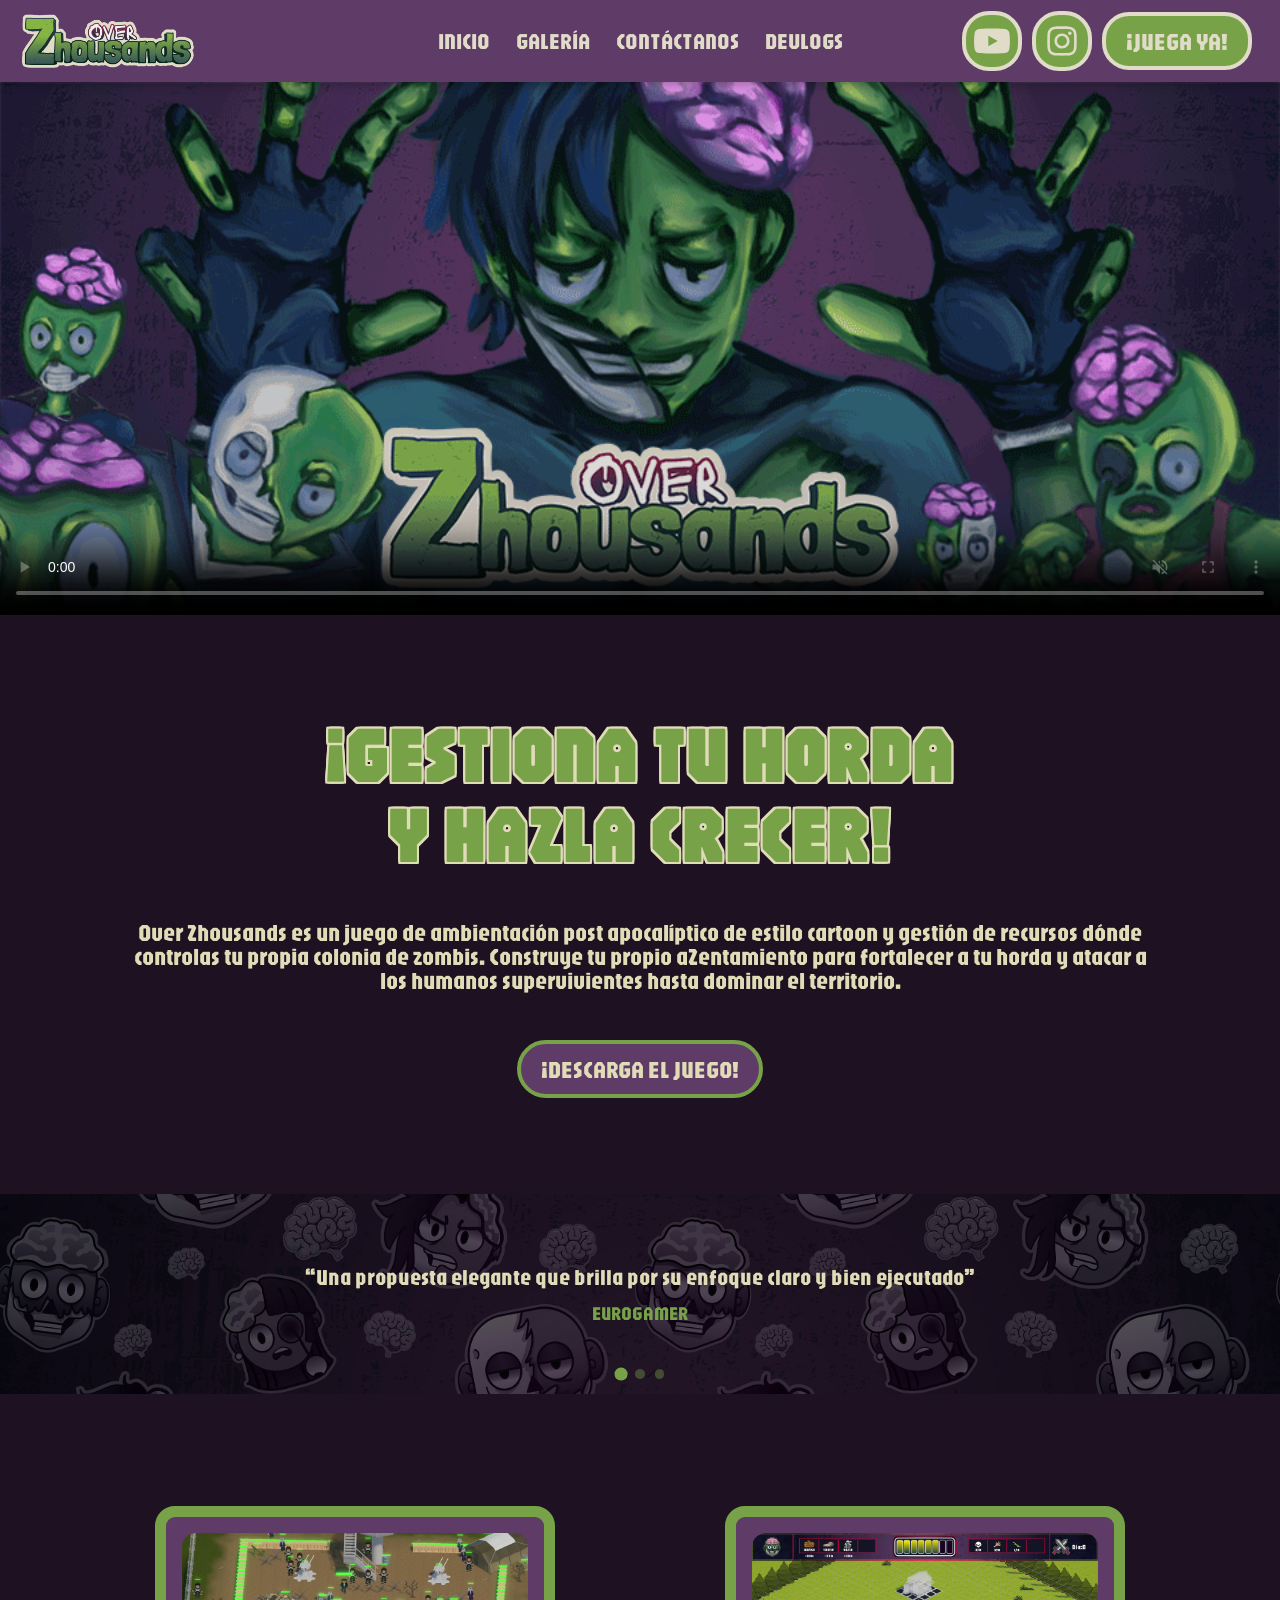
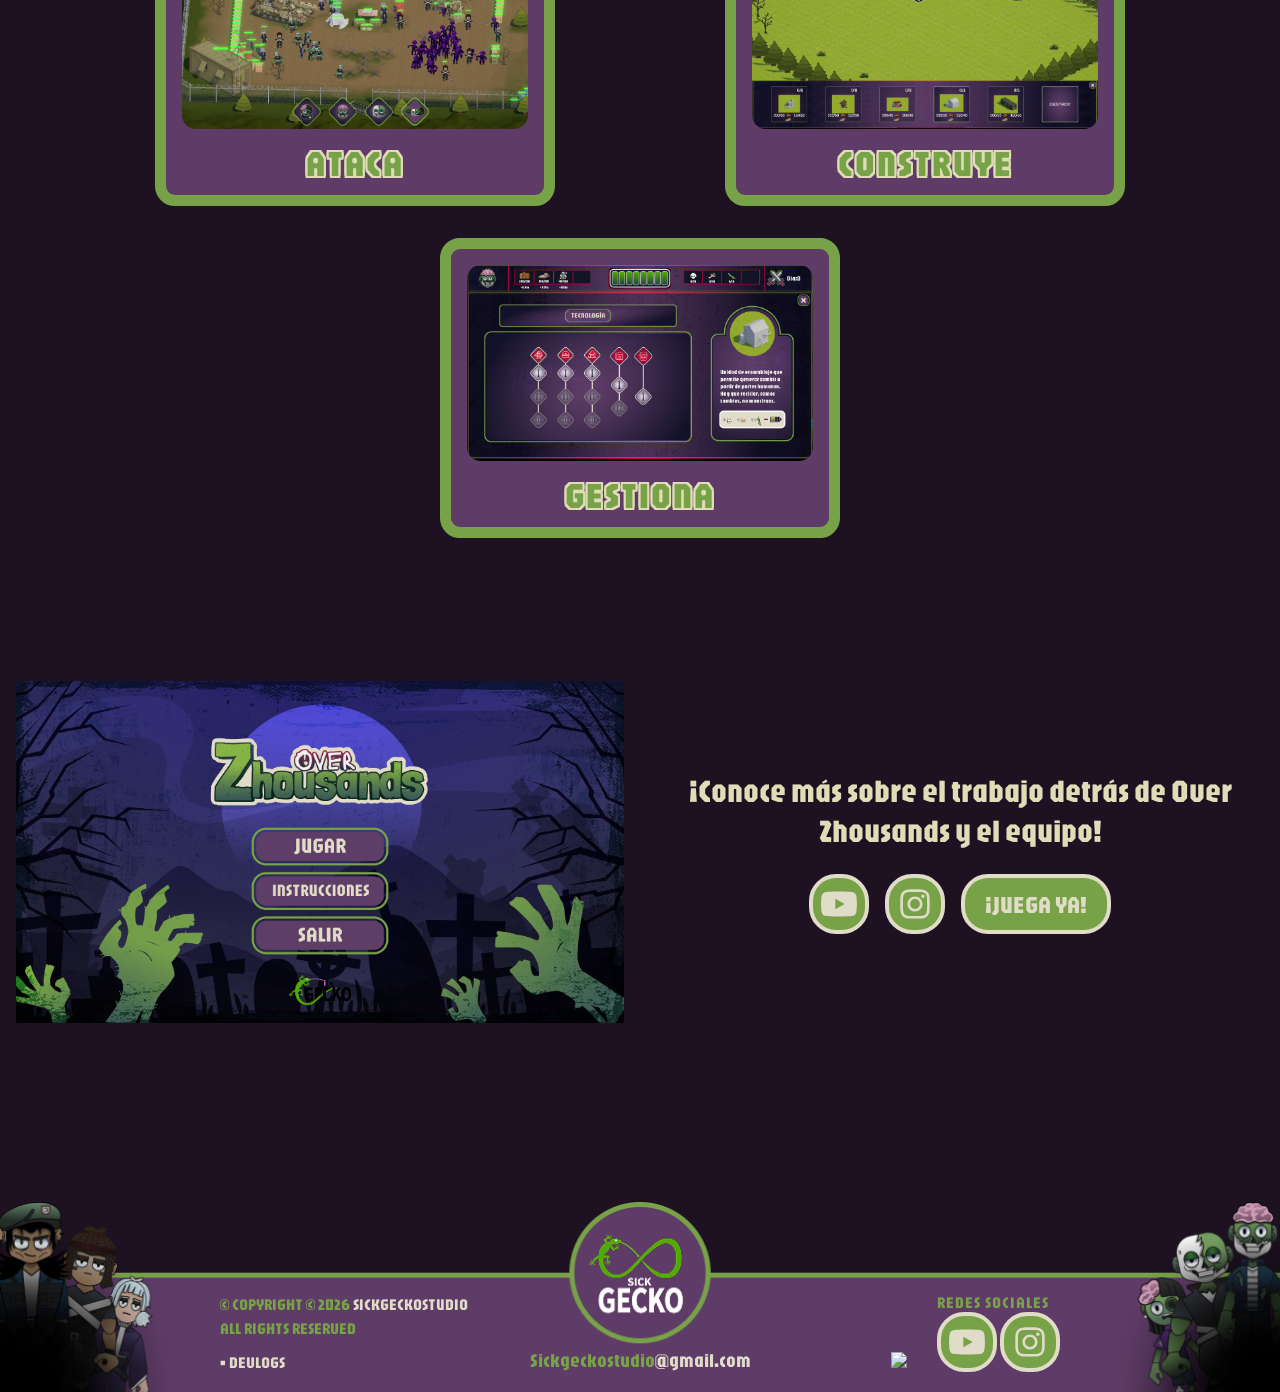
==== index.html @ cdad80dd "Integración Final Todo el contenido planteado colocado, falta corregir superposicion del footer" ====
<!DOCTYPE html>
<html lang="es">
<head>
    <meta charset="UTF-8">
    <meta name="viewport" content="width=device-width, initial-scale=1.0">
    <title>Over Zhousands</title>
    <link rel="stylesheet" href="style.css">
    <link rel="shortcut icon" href="Imagenes/Icono.png" type="image/x-icon">
</head>
<body>

    <header class="main-header">
        <div class="container">

            <!-- Logo -->
            <a href="#inicio" class="logo-link">
                <img src="Imagenes/Logo-OZ.png" alt="Logo Over Zhousands" class="logo-img">
            </a>

            <!-- Nav principal (se oculta en movil) -->
            <nav class="nav">
                <ul>
                    <li><a href="#inicio">INICIO</a></li>
                    <li><a href="#galeria">GALERÍA</a></li>
                    <li><a href="#contacto">CONTÁCTANOS</a></li>
                    <li><a href="#devlogs">DEVLOGS</a></li>
                </ul>
            </nav>

            <!-- iconos redes sociales + Juega Ya + Menu desplegable en el modo movil -->
            <nav class="nav1">
                <ul>
                    <li>
                        <a href="https://youtube.com/@sickgecko-i9h?si=tJvN0iWw6drTwCbJ" class="btn-os-icon" target="_blank">
                            <svg class="svg-icon" viewBox="0 0 640 640" xmlns="http://www.w3.org/2000/svg">
                                <path d="M581.7 188.1C575.5 164.4 556.9 145.8 533.4 139.5C490.9 128 320.1 128 320.1 128C320.1 128 149.3 128 106.7 139.5C83.2 145.8 64.7 164.4 58.4 188.1C47 231 47 320.4 47 320.4C47 320.4 47 409.8 58.4 452.7C64.7 476.3 83.2 494.2 106.7 500.5C149.3 512 320.1 512 320.1 512C320.1 512 490.9 512 533.5 500.5C557 494.2 575.5 476.3 581.8 452.7C593.2 409.8 593.2 320.4 593.2 320.4C593.2 320.4 593.2 231 581.8 188.1zM264.2 401.6L264.2 239.2L406.9 320.4L264.2 401.6z"/>
                            </svg>
                        </a>
                    </li>
                    <li>
                        <a href="https://www.instagram.com/sickgeckostudio/" class="btn-os-icon" target="_blank">
                            <svg class="svg-icon" viewBox="0 0 640 640" xmlns="http://www.w3.org/2000/svg">
                                <path d="M320.3 205C256.8 204.8 205.2 256.2 205 319.7C204.8 383.2 256.2 434.8 319.7 435C383.2 435.2 434.8 383.8 435 320.3C435.2 256.8 383.8 205.2 320.3 205zM319.7 245.4C360.9 245.2 394.4 278.5 394.6 319.7C394.8 360.9 361.5 394.4 320.3 394.6C279.1 394.8 245.6 361.5 245.4 320.3C245.2 279.1 278.5 245.6 319.7 245.4zM413.1 200.3C413.1 185.5 425.1 173.5 439.9 173.5C454.7 173.5 466.7 185.5 466.7 200.3C466.7 215.1 454.7 227.1 439.9 227.1C425.1 227.1 413.1 215.1 413.1 200.3zM542.8 227.5C541.1 191.6 532.9 159.8 506.6 133.6C480.4 107.4 448.6 99.2 412.7 97.4C375.7 95.3 264.8 95.3 227.8 97.4C192 99.1 160.2 107.3 133.9 133.5C107.6 159.7 99.5 191.5 97.7 227.4C95.6 264.4 95.6 375.3 97.7 412.3C99.4 448.2 107.6 480 133.9 506.2C160.2 532.4 191.9 540.6 227.8 542.4C264.8 544.5 375.7 544.5 412.7 542.4C448.6 540.7 480.4 532.5 506.6 506.2C532.8 480 541 448.2 542.8 412.3C544.9 375.3 544.9 264.5 542.8 227.5zM495 452C487.2 471.6 472.1 486.7 452.4 494.6C422.9 506.3 352.9 503.6 320.3 503.6C287.7 503.6 217.6 506.2 188.2 494.6C168.6 486.8 153.5 471.7 145.6 452C133.9 422.5 136.6 352.5 136.6 319.9C136.6 287.3 134 217.2 145.6 187.8C153.4 168.2 168.5 153.1 188.2 145.2C217.7 133.5 287.7 136.2 320.3 136.2C352.9 136.2 423 133.6 452.4 145.2C472 153 487.1 168.1 495 187.8C506.7 217.3 504 287.3 504 319.9C504 352.5 506.7 422.6 495 452z"/>
                            </svg>
                        </a>
                    </li>
                    <li>
                        <a href="https://sickgecko.itch.io/over-zhousands" class="btn-os-text btn-juega" target="_blank">
                            <span class="texto-juega">¡JUEGA YA!</span>
                            <svg class="svg-icon itch-svg" viewBox="0 0 640 640" xmlns="http://www.w3.org/2000/svg">
                                <path d="M135.9 98.8C114.2 111.7 71.4 160.8 71 173.7L71 195C71 222.1 96.3 245.8 119.2 245.8C146.8 245.8 169.7 223 169.7 195.8C169.7 222.9 191.9 245.8 219.5 245.8C247.1 245.8 268.5 223 268.5 195.8C268.5 222.9 292.1 245.8 319.7 245.8L320.2 245.8C347.8 245.8 371.4 223 371.4 195.8C371.4 222.9 392.9 245.8 420.4 245.8C447.9 245.8 470.2 223 470.2 195.8C470.2 222.9 493.2 245.8 520.7 245.8C543.7 245.8 569 222 569 195L569 173.7C568.6 160.8 525.8 111.6 504.1 98.7C436.7 96.4 389.9 96 320.1 96C250.3 96 155.1 97.1 135.9 98.8zM268.2 233.2C246.2 271.6 190.3 271.9 168.4 233.4C155.2 256.5 125.2 265.5 112.4 261.1C108.5 301.3 98.7 498.2 130.1 530.3C210.1 549 432.2 548.4 509.9 530.3C541.5 498 531.2 298.3 527.6 261.1C514.7 265.5 484.7 256.5 471.6 233.4C449.6 271.9 393.8 271.5 371.8 233.2C364.7 245.7 348.8 262.1 320 262.1C309.6 262.4 299.2 259.9 290.1 254.8C281 249.7 273.4 242.2 268.2 233.2L268.2 233.2zM226.6 287C243.1 287 257.7 287 275.8 306.8C305.1 303.8 334.7 303.8 364 306.8C382.2 287.1 396.8 287.1 413.2 287.1C465.5 287.1 478.4 364.6 497.1 431.5C514.4 493.7 491.6 495.2 463.1 495.2C421 493.6 397.6 463 397.6 432.4C358.3 438.8 295.7 441.2 242 432.4C242 463 218.7 493.6 176.5 495.2C148.1 495.1 125.3 493.6 142.6 431.5C161.3 364.5 174.2 287.1 226.5 287.1L226.5 287zM320 334.8C320 334.8 275.6 375.6 267.6 390L296.6 388.8L296.6 414.1C296.6 415.6 317.9 414.3 319.9 414.3C331.5 414.8 343.2 415.3 343.2 414.1L343.2 388.8L372.2 390C364.2 375.5 319.8 334.8 319.8 334.8L319.9 334.8z"/>
                            </svg>
                        </a>
                    </li>
                    <li>
                        <button class="btn-os-icon menu-btn" id="menuBtn">
                            <svg class="svg-icon" viewBox="0 0 448 512" xmlns="http://www.w3.org/2000/svg">
                                <path d="M0 96C0 78.3 14.3 64 32 64H416c17.7 0 32 14.3 32 32s-14.3 32-32 32H32C14.3 128 0 113.7 0 96zM0 256c0-17.7 14.3-32 32-32H416c17.7 0 32 14.3 32 32s-14.3 32-32 32H32c-17.7 0-32-14.3-32-32zM448 416c0 17.7-14.3 32-32 32H32c-17.7 0-32-14.3-32-32s14.3-32 32-32H416c17.7 0 32 14.3 32 32z"/>
                            </svg>
                        </button>
                    </li>
                </ul>
            </nav>

        </div>

        <!-- Menú desplegable mobile -->
        <div class="mobile-menu" id="mobileMenu">
            <a href="#inicio" onclick="cerrarMenu()">INICIO</a>
            <a href="#galeria" onclick="cerrarMenu()">GALERÍA</a>
            <a href="#contacto" onclick="cerrarMenu()">CONTÁCTANOS</a>
            <a href="#devlogs" onclick="cerrarMenu()">DEVLOGS</a>
        </div>
    </header>

    <!-- CONTENIDO PRINCIPAL EDITAR AQUIIII -->
    <main class="content">
       
        <section class="hero" id="inicio">
                <video 
                    controls muted src="Imagenes/Teaser/Teaser_OverZhousands.mp4" type="video/mp4" poster="Imagenes/Teaser/Itchio-portadaFINAL.png" >
                    
                </video>
        <div class="Titulo">
            <h1 class="Titulos">¡GESTIONA TU HORDA
            </h1>
            <h1 class="Titulos">Y HAZLA CRECER!
            </h1>
        </div>
        <section class="Descripcion">
            <div>
            <p> Over Zhousands es un juego de ambientación post apocalíptico de estilo cartoon y gestión de recursos dónde controlas tu propia colonia de zombis. 
                Construye tu propio aZentamiento para fortalecer a tu horda y atacar a los humanos supervivientes hasta dominar el territorio.
            </p>
            </div>
        </section>
        <div class="BotonDescarga">
            <a href="https://sickgecko.itch.io/over-zhousands" class="BtDescarga" target="_blank">
                <span class="texto-juegaYa">¡DESCARGA EL JUEGO!</span>
            </a>
        </div>

        <section class="Reviews">
            <div class="carrusel">
                <div class="slide activo">
                     <p class="frase">“Una propuesta elegante que brilla por su enfoque claro y bien ejecutado”</p>
                        <span class="medio">EUROGAMER</span>
                </div>

                 <div class="slide">
                     <p class="frase">“Empieza sencillo y termina siendo sorprendentemente adictivo.”</p>
                        <span class="medio">IGN</span>
                </div>

                <div class="slide">
                    <p class="frase">“Pequeño, original y con un encanto que lo hace destacar.”</p>
                    <span class="medio">GAME</span>
                </div>
                <div class="indicadores">
                    <span class="punto activo" data-slide="0"></span>
                    <span class="punto" data-slide="1"></span>
                    <span class="punto" data-slide="2"></span>
                </div>
            </div>

        </section>

        <section class="Caracteristicas">
            <div class="Cara">
                <img src="Imagenes/S_Ataca.png" alt="Ataca" class="ImgCara">
                <h2 class="TextCara"> ATACA</h2>

            </div>
            <div class="Cara">
                <img src="Imagenes/S_Construye.png" alt="Construye" class="ImgCara">
                <h2 class="TextCara"> CONSTRUYE</h2>
            </div>
            <div class="Cara">
                <img src="Imagenes/S_Gestiona.png" alt="Gestiona" class="ImgCara">
                <h2 class="TextCara"> GESTIONA</h2>
            </div>

        </section>

        <section class="PruebaJuego">

            <div class="PantallaJuego">
                <img src="Imagenes/P_Inicio.png" alt="Pantalla de Inicio Over Zhousands" class="PInicio">
            </div>

            <div class="ConoceJuego">
                <p>¡Conoce más sobre el trabajo detrás de Over Zhousands y el equipo!</p>

                <div class="banner-redes">
                    <a href="https://youtube.com/@sickgecko-i9h?si=tJvN0iWw6drTwCbJ" class="btn-os-icon" target="_blank">
                        <svg class="svg-icon" viewBox="0 0 640 640" xmlns="http://www.w3.org/2000/svg">
                            <path d="M581.7 188.1C575.5 164.4 556.9 145.8 533.4 139.5C490.9 128 320.1 128 320.1 128C320.1 128 149.3 128 106.7 139.5C83.2 145.8 64.7 164.4 58.4 188.1C47 231 47 320.4 47 320.4C47 320.4 47 409.8 58.4 452.7C64.7 476.3 83.2 494.2 106.7 500.5C149.3 512 320.1 512 320.1 512C320.1 512 490.9 512 533.5 500.5C557 494.2 575.5 476.3 581.8 452.7C593.2 409.8 593.2 320.4 593.2 320.4C593.2 320.4 593.2 231 581.8 188.1zM264.2 401.6L264.2 239.2L406.9 320.4L264.2 401.6z"/>
                        </svg>
                    </a>
                    
                    <a href="https://www.instagram.com/sickgeckostudio/" class="btn-os-icon" target="_blank">
                        <svg class="svg-icon" viewBox="0 0 640 640" xmlns="http://www.w3.org/2000/svg">
                            <path d="M320.3 205C256.8 204.8 205.2 256.2 205 319.7C204.8 383.2 256.2 434.8 319.7 435C383.2 435.2 434.8 383.8 435 320.3C435.2 256.8 383.8 205.2 320.3 205zM319.7 245.4C360.9 245.2 394.4 278.5 394.6 319.7C394.8 360.9 361.5 394.4 320.3 394.6C279.1 394.8 245.6 361.5 245.4 320.3C245.2 279.1 278.5 245.6 319.7 245.4zM413.1 200.3C413.1 185.5 425.1 173.5 439.9 173.5C454.7 173.5 466.7 185.5 466.7 200.3C466.7 215.1 454.7 227.1 439.9 227.1C425.1 227.1 413.1 215.1 413.1 200.3zM542.8 227.5C541.1 191.6 532.9 159.8 506.6 133.6C480.4 107.4 448.6 99.2 412.7 97.4C375.7 95.3 264.8 95.3 227.8 97.4C192 99.1 160.2 107.3 133.9 133.5C107.6 159.7 99.5 191.5 97.7 227.4C95.6 264.4 95.6 375.3 97.7 412.3C99.4 448.2 107.6 480 133.9 506.2C160.2 532.4 191.9 540.6 227.8 542.4C264.8 544.5 375.7 544.5 412.7 542.4C448.6 540.7 480.4 532.5 506.6 506.2C532.8 480 541 448.2 542.8 412.3C544.9 375.3 544.9 264.5 542.8 227.5zM495 452C487.2 471.6 472.1 486.7 452.4 494.6C422.9 506.3 352.9 503.6 320.3 503.6C287.7 503.6 217.6 506.2 188.2 494.6C168.6 486.8 153.5 471.7 145.6 452C133.9 422.5 136.6 352.5 136.6 319.9C136.6 287.3 134 217.2 145.6 187.8C153.4 168.2 168.5 153.1 188.2 145.2C217.7 133.5 287.7 136.2 320.3 136.2C352.9 136.2 423 133.6 452.4 145.2C472 153 487.1 168.1 495 187.8C506.7 217.3 504 287.3 504 319.9C504 352.5 506.7 422.6 495 452z"/>
                        </svg>
                    </a>
                    
                    <a href="https://sickgecko.itch.io/over-zhousands" class="btn-os-text btn-juega" target="_blank">
                        <span class="texto-juega">¡JUEGA YA!</span>
                            <svg class="svg-icon itch-svg" viewBox="0 0 640 640" xmlns="http://www.w3.org/2000/svg">
                                <path d="M135.9 98.8C114.2 111.7 71.4 160.8 71 173.7L71 195C71 222.1 96.3 245.8 119.2 245.8C146.8 245.8 169.7 223 169.7 195.8C169.7 222.9 191.9 245.8 219.5 245.8C247.1 245.8 268.5 223 268.5 195.8C268.5 222.9 292.1 245.8 319.7 245.8L320.2 245.8C347.8 245.8 371.4 223 371.4 195.8C371.4 222.9 392.9 245.8 420.4 245.8C447.9 245.8 470.2 223 470.2 195.8C470.2 222.9 493.2 245.8 520.7 245.8C543.7 245.8 569 222 569 195L569 173.7C568.6 160.8 525.8 111.6 504.1 98.7C436.7 96.4 389.9 96 320.1 96C250.3 96 155.1 97.1 135.9 98.8zM268.2 233.2C246.2 271.6 190.3 271.9 168.4 233.4C155.2 256.5 125.2 265.5 112.4 261.1C108.5 301.3 98.7 498.2 130.1 530.3C210.1 549 432.2 548.4 509.9 530.3C541.5 498 531.2 298.3 527.6 261.1C514.7 265.5 484.7 256.5 471.6 233.4C449.6 271.9 393.8 271.5 371.8 233.2C364.7 245.7 348.8 262.1 320 262.1C309.6 262.4 299.2 259.9 290.1 254.8C281 249.7 273.4 242.2 268.2 233.2L268.2 233.2zM226.6 287C243.1 287 257.7 287 275.8 306.8C305.1 303.8 334.7 303.8 364 306.8C382.2 287.1 396.8 287.1 413.2 287.1C465.5 287.1 478.4 364.6 497.1 431.5C514.4 493.7 491.6 495.2 463.1 495.2C421 493.6 397.6 463 397.6 432.4C358.3 438.8 295.7 441.2 242 432.4C242 463 218.7 493.6 176.5 495.2C148.1 495.1 125.3 493.6 142.6 431.5C161.3 364.5 174.2 287.1 226.5 287.1L226.5 287zM320 334.8C320 334.8 275.6 375.6 267.6 390L296.6 388.8L296.6 414.1C296.6 415.6 317.9 414.3 319.9 414.3C331.5 414.8 343.2 415.3 343.2 414.1L343.2 388.8L372.2 390C364.2 375.5 319.8 334.8 319.8 334.8L319.9 334.8z"/>
                            </svg>
                    </a>
                </div>

            </div>

        </section>
                
            </div>

        </section>


        </section>

        <section class="spacer"></section>
    </main>

    <script>
        const menuBtn = document.getElementById('menuBtn');
        const mobileMenu = document.getElementById('mobileMenu');

        menuBtn.addEventListener('click', () => {
            mobileMenu.classList.toggle('open');
        });

        function cerrarMenu() {
            mobileMenu.classList.remove('open');
        }

        document.addEventListener('click', (e) => {
            if (!menuBtn.contains(e.target) && !mobileMenu.contains(e.target)) {
                mobileMenu.classList.remove('open');
            }
        });
    </script>

    <!-- FOOTER -->
    <footer class="main-footer">

        <!-- Imagen esquina izquierda -->
        <img src="Imagenes/Humanos_izquierda.png" alt="" class="footer-corner footer-corner--left">

        <!-- Imagen esquina derecha -->
        <img src="Imagenes/Zombi_derecha.png" alt="" class="footer-corner footer-corner--right">

        <!-- Contenido central del footer dividido en 3 columnas -->
        <div class="footer-grid">

            <!-- Columna izquierda: copyright + devlogs -->
            <div class="footer-col footer-col--left">
                <p class="footer-copy">© COPYRIGHT © 2026 <span class="footer-studio">SICKGECKOSTUDIO</span><br>ALL RIGHTS RESERVED</p>
                <ul class="footer-links">
                    <li><a href="#devlogs">• DEVLOGS</a></li>
                </ul>
            </div>

            <!-- Columna central: logo + email -->
            <div class="footer-col footer-col--center">
                <a href="mailto:sickgeckostudio@gmail.com" class="footer-email">Sickgeckostudio<span class="footer-gmail">@gmail.com</span></a>
            </div>

            <!-- Columna derecha: PEGI + redes sociales -->
            <!-- Columna derecha: PEGI + redes sociales -->
            <div class="footer-col footer-col--right">
                <!-- Icono UDIT -->
                <a href="https://www.udit.es" class="icon-udit" target="_blank">
                    <img src="imagenes/UDIT.png" class="footer-udit">
                </a>

                <!-- Icono único para Redes Sociales (Texto + Botones) -->
            <div class="footer-social-Container">
                <p class="footer-social-label">REDES SOCIALES</p>
                <a href="https://youtube.com/@sickgecko-i9h?si=tJvN0iWw6drTwCbJ" class="btn-os-icon btn-os-youtube" target="_blank">
                    <svg class="svg-icon" viewBox="0 0 640 640" xmlns="http://www.w3.org/2000/svg">
                        <path d="M581.7 188.1C575.5 164.4 556.9 145.8 533.4 139.5C490.9 128 320.1 128 320.1 128C320.1 128 149.3 128 106.7 139.5C83.2 145.8 64.7 164.4 58.4 188.1C47 231 47 320.4 47 320.4C47 320.4 47 409.8 58.4 452.7C64.7 476.3 83.2 494.2 106.7 500.5C149.3 512 320.1 512 320.1 512C320.1 512 490.9 512 533.5 500.5C557 494.2 575.5 476.3 581.8 452.7C593.2 409.8 593.2 320.4 593.2 320.4C593.2 320.4 593.2 231 581.8 188.1zM264.2 401.6L264.2 239.2L406.9 320.4L264.2 401.6z"/>
                    </svg>
                </a>
                <a href="https://www.instagram.com/sickgeckostudio/" class="btn-os-icon btn-os-instagram" target="_blank">
                    <svg class="svg-icon" viewBox="0 0 640 640" xmlns="http://www.w3.org/2000/svg">
                        <path d="M320.3 205C256.8 204.8 205.2 256.2 205 319.7C204.8 383.2 256.2 434.8 319.7 435C383.2 435.2 434.8 383.8 435 320.3C435.2 256.8 383.8 205.2 320.3 205zM319.7 245.4C360.9 245.2 394.4 278.5 394.6 319.7C394.8 360.9 361.5 394.4 320.3 394.6C279.1 394.8 245.6 361.5 245.4 320.3C245.2 279.1 278.5 245.6 319.7 245.4zM413.1 200.3C413.1 185.5 425.1 173.5 439.9 173.5C454.7 173.5 466.7 185.5 466.7 200.3C466.7 215.1 454.7 227.1 439.9 227.1C425.1 227.1 413.1 215.1 413.1 200.3zM542.8 227.5C541.1 191.6 532.9 159.8 506.6 133.6C480.4 107.4 448.6 99.2 412.7 97.4C375.7 95.3 264.8 95.3 227.8 97.4C192 99.1 160.2 107.3 133.9 133.5C107.6 159.7 99.5 191.5 97.7 227.4C95.6 264.4 95.6 375.3 97.7 412.3C99.4 448.2 107.6 480 133.9 506.2C160.2 532.4 191.9 540.6 227.8 542.4C264.8 544.5 375.7 544.5 412.7 542.4C448.6 540.7 480.4 532.5 506.6 506.2C532.8 480 541 448.2 542.8 412.3C544.9 375.3 544.9 264.5 542.8 227.5zM495 452C487.2 471.6 472.1 486.7 452.4 494.6C422.9 506.3 352.9 503.6 320.3 503.6C287.7 503.6 217.6 506.2 188.2 494.6C168.6 486.8 153.5 471.7 145.6 452C133.9 422.5 136.6 352.5 136.6 319.9C136.6 287.3 134 217.2 145.6 187.8C153.4 168.2 168.5 153.1 188.2 145.2C217.7 133.5 287.7 136.2 320.3 136.2C352.9 136.2 423 133.6 452.4 145.2C472 153 487.1 168.1 495 187.8C506.7 217.3 504 287.3 504 319.9C504 352.5 506.7 422.6 495 452z"/>
                    </svg>
                </a>
            </div>
            </div>

        </div>
    </footer>
<script src="script.js"></script>
</body>
</html>
---- style.css ----
@import url('https://fonts.googleapis.com/css2?family=Jaro:opsz@6..72&display=swap');

html, body {
    overflow-x: clip;
    width: 100%;
}

/* Configuración General */
* {
    margin: 0;
    padding: 0;
    box-sizing: border-box;
    font-family: 'Jaro';
}

body {
    min-height: 100vh;
    background-color: #1E1121;
}

/* Header estático */
.main-header {
    background-color: #5F3C67;
    color: #E0DCC8;
    padding: 0.7rem 0;
    font-size: 1.4rem;
    position: sticky;
    top: 0;
    width: 100%;
    z-index: 1000;
    box-shadow: 0 2px 10px rgba(0, 0, 0, 0.3);
}

.container {
    max-width: 1900px;
    margin: 0 auto;
    display: flex;
    justify-content: space-between;
    align-items: center;
    padding: 0 18px;
    position: relative;
}

/* Logo */
.logo-link {
    display: flex;
    align-items: center;
    text-decoration: none;
    flex-shrink: 0;
    z-index: 2;
}

.logo-img {
    height: 60px;
    width: auto;
    object-fit: contain;
    transition: opacity 0.3s;
}

.logo-img:hover {
    opacity: 0.8;
}

/* Nav central */
.nav {
    position: absolute;
    left: 50%;
    transform: translateX(-50%);
}

.nav ul {
    list-style: none;
    display: flex;
}

.nav ul li {
    margin: 0 13px;
}

.nav ul li a {
    color: #E0DCC8;
    text-decoration: none;
    transition: color 0.3s;
    white-space: nowrap;
}

.nav ul li a:hover {
    color: #77A248;
}

/* Nav derecha */
.nav1 {
    z-index: 2;
}

.nav1 ul {
    list-style: none;
    display: flex;
    align-items: center;
    gap: 10px;
}

.nav1 ul li {
    display: flex;
    align-items: center;
}

/* SVG Icons */
.svg-icon {
    width: 42px;
    height: 42px;
    fill: #E0DCC8;
    transition: fill 0.3s ease;
    display: block;
}

.btn-os-icon:hover .svg-icon,
.btn-os-text:hover .svg-icon {
    fill: #77A248;
}

/* Itch.io SVG: oculto en desktop, visible en mobile */
.itch-svg {
    display: none;
}

@media (max-width: 900px) {
    .itch-svg {
        display: block;
    }
}

/* --- Estilos Base para todos los botones --- */
.btn-os-icon,
.btn-os-text {
    display: inline-flex;
    align-items: center;
    justify-content: center;
    background-color: #77A248; /* Color verde de tus imágenes */
    border: 4px solid #E0DCC8;   /* Color beige de tus bordes */
    transition: all 0.3s ease;
    cursor: pointer;
    text-decoration: none;
    box-sizing: border-box;
}

/* Efecto Hover general */
.btn-os-icon:hover,
.btn-os-text:hover {
    transform: scale(1.05); /* Efecto de pulsación */
    background-color: #E0DCC8; /* Invierte colores al hacer hover */
}

/* Botones Icono */
.btn-os-icon {
    width: 60px;  /* Ajusta el tamaño según necesites */
    height: 60px;
    border-radius: 27px;
    position: relative;
}

/* Botón Texto */
.btn-os-text {
    padding: 10px 20px;
    border-radius: 27px;
    color: #E0DCC8;
    font-family: 'Jaro', sans-serif;
    font-size: 1.5rem;
    font-weight: bold;
    text-transform: uppercase;
}

.btn-os-text:hover,
.btn-os-text:hover .texto-juega {
    color: #77A248;
}

/* Icono Menú */
.btn-os-menu {
    background: none; /* Botón de menú sin fondo por defecto, solo el icono */
    border: none;
}
.btn-os-menu:hover {
    background-color: transparent;
    transform: scale(1.05);
}

.menu-icon-bars {
    width: 30px;
    height: 4px;
    background-color: #E0DCC8; /* Línea central */
    border-radius: 2px;
    position: relative;
    transition: background-color 0.3s ease;
}

.menu-icon-bars::before,
.menu-icon-bars::after {
    content: '';
    width: 30px;
    height: 4px;
    background-color: #E0DCC8;
    border-radius: 2px;
    position: absolute;
    left: 0;
    transition: background-color 0.3s ease;
}

.menu-icon-bars::before { top: -10px; } /* Línea superior */
.menu-icon-bars::after { bottom: -10px; } /* Línea inferior */

.btn-os-menu:hover .menu-icon-bars,
.btn-os-menu:hover .menu-icon-bars::before,
.btn-os-menu:hover .menu-icon-bars::after {
    background-color: #77A248; /* Cambia a verde al hacer hover */
}

/* Ajustes Responsive */
@media (max-width: 900px) {
    .btn-juega {
        width: 45px;      
        height: 45px;
        padding: 0;       
        border-radius: 17px;
        
        /* FUERZA EL BORDE */
        border: 4px solid #E0DCC8; 
        background-color: #77A248;
        display: inline-flex;
        align-items: center;
        justify-content: center;
    }

    .texto-juega {
        display: none;
    }
    
    /* resto de botones de redes */
    .btn-os-icon {
        width: 45px;
        height: 45px;
        border: 4px solid #E0DCC8; /* Asegura el mismo grosor aquí también */
        border-radius: 17px;
    }
}

/* Botón hamburguesa */
.menu-btn {
    display: none;
    cursor: pointer;
    z-index: 2;
    padding: 0;
}

.menu-btn .svg-icon {
    width: 30px; /* Un poco más pequeño que los de redes para que quepa bien */
    height: 30px;
}

/* Menú desplegable mobile */
.mobile-menu {
    display: none;
    flex-direction: column;
    background-color: #7B4E86;
    position: absolute;
    top: 100%;
    left: 0;
    width: 100%;
    padding: 16px 24px;
    box-shadow: 0 6px 16px rgba(0,0,0,0.4);
    z-index: 999;
}

.mobile-menu.open {
    display: flex;
}

.mobile-menu a {
    color: #E0DCC8;
    text-decoration: none;
    font-size: 1.2rem;
    padding: 10px 0;
    border-bottom: 1px solid #333;
    transition: color 0.3s;
}

.mobile-menu a:last-child {
    border-bottom: none;
}

.mobile-menu a:hover {
    color: #77A248;
}

/* Hero */
.hero {
    color: #E0DCC8;
    font-size: 1.5rem;
    height: 80vh;
    display: flex;
    flex-direction: column;
    align-items: center;
    text-align: center;
}

/* Spacer */
.spacer {
    height: 2000px;
    background: linear-gradient(to bottom, #1E1121);
}

/* Offset anclas */
#inicio, #galeria, #contacto, #devlogs {
    scroll-margin-top: 80px;
}

/* Footer */

.main-footer {
    padding: 0px 220px; 
    min-height: 190px;
    background-image: url('Imagenes/Footer_fondo.png');
    background-size: cover;
    background-position: bottom;
    background-repeat: no-repeat;
    color: #E0DCC8;
    position: relative;
    overflow: hidden;
}

/* Imágenes en las esquinas */
.footer-corner {
    position: absolute;
    bottom: 0;
    height: 100%;
    width: auto;
    object-fit: contain;
    object-position: bottom;
    pointer-events: none;
}

.footer-corner--left {
    left: 0;
}

.footer-corner--right {
    right: 0;
}

/* Grid de 3 columnas */
.footer-grid {
    display: grid;
    grid-template-columns: 1fr auto 1fr;
    align-items: center;
    gap: 40px;
    position: relative; 
    z-index: 1;
    max-width: 1000px;
    margin: 0 auto;
    padding-top: 90px;
}

/* Columna izquierda */
.footer-col--left {
    display: flex;
    flex-direction: column;
    gap: 12px;
    text-align: left;
}

.footer-copy {
    font-size: 1rem;
    line-height: 1.5;
    color: #77A248;
}

.footer-studio, span{
    color: #E0DCC8;
}

.footer-links {
    list-style: none;
    display: flex;
    flex-direction: column;
    gap: 6px;
}

.footer-links a {
    color: #E0DCC8;
    text-decoration: none;
    font-size: 1rem;
    transition: color 0.3s;
}

.footer-links a:hover {
    color: #77A248;
}

/* Columna central */
.footer-col--center {
    display: flex;
    flex-direction: column;
    align-items: center;
    gap: 14px;
    text-align: center;
    margin-top: 55px;
}

.footer-logo {
    height: 100px;
    width: auto;
    object-fit: contain;
}

/* Email con color distintivo */
.footer-email {
    color: #77A248;
    text-decoration: none;
    font-size: 1.2rem;
    transition: color 0.3s, text-decoration 0.3s;
}

.footer-gmail, span {
    color: #E0DCC8;
}

.footer-email:hover {
    color: #B2DD82;
    text-decoration: underline;
}

/* Columna derecha */
.footer-social-wrapper {
    display: flex;
    flex-direction: column;
    align-items: center;
    gap: 10px;
}

.footer-col--right {
    display: flex;
    flex-direction: row;
    align-items: flex-end;
    gap: 30px;
    justify-content: flex-end;
}

.footer-udit {
    height: 60px;
    width: auto;
    object-fit: contain;
    margin-bottom: 0;
}

.footer-social-Cointainer {
    display: flex;
    flex-direction: column;
    align-items: center;
    gap: 10px;
}

.footer-social-label {
    font-size: 1rem;
    color: #77A248;
    letter-spacing: 1px;
    flex-direction: column;
    text-transform: uppercase;
    margin: 0;
}

.footer-social-icons {
    display: flex;
    flex-direction: row;
    gap: 12px;
}

/* Responsive Footer */

/* Responsive tablet */
@media (max-width: 900px) {
    .main-footer {
        background-image: url('Imagenes/Footer_imagen_tablet.png');
        background-size: cover;
        background-position: bottom center;
    }

    .footer-corner {
        height: 50%;   /* en movil las esquinas son más pequeñas */
    }

    .footer-grid {
        grid-template-columns: 1fr;
        text-align: center;
        gap: 28px;
        padding-top: 50px;
        padding-bottom: 20px;
    }

    .footer-col--center {
        order: 1;
    }

    .footer-col--left {
        align-items: center;
        text-align: center;
        order: 2;
    }

    .footer-col--right {
        justify-content: center;
        order: 3;
    }
}

/* Responsive movil */
@media (max-width: 768px) {
    .main-footer {
        background-image: url('Imagenes/Footer_imagen_movil.png');
        background-size: cover;
        background-position: bottom center;
        padding: 20px 20px;
        width: 100%;
        min-height: auto;
    }

    .footer-corner {
        height: 50%;   /* en movil las esquinas son más pequeñas */
        display: none;
    }

    .footer-grid {
        grid-template-columns: 1fr;
        text-align: center;
        gap: 28px;
        padding-top: 30px;
    }

    .footer-col--center {
        order: 1;
    }

    .footer-col--left {
        align-items: center;
        text-align: center;
        order: 2;
    }

    .footer-col--right {
        justify-content: center;
        order: 3;
    }
}

/* Responsive Navbar */

/* Responsive tablet */
@media (max-width: 900px) {
    .main-header {
        position: sticky;
    }
    
    .nav ul li {
        margin: 0 8px;
        font-size: 1rem;
    }

    .btn-icon,
    .play-btn-icon {
        height: 38px;
    }

    .logo-img {
        height: 48px;
    }
}

/* Responsive movil */
@media (max-width: 640px) {
    .nav {
        display: none;
    }

    .menu-btn {
        display: inline-flex;
        width: 45px;
        height: 45px;
        border-radius: 17px;
    }

    .nav1 ul {
        gap: 6px;  /* menos espacio entre iconos */
    }

    .btn-icon,
    .play-btn-icon,
    .menu-btn-icon {
        height: 35px; /* iconos más pequeños en mobile */
    }

    .logo-img {
        height: 40px; /* logo más pequeño en mobile */
    }
   
}

/* Teaser*/
video{
    display: flex;
    width: 100%;
}

.Titulos {
    display: flex;
    justify-content: center;
    font-size: 5rem;
    font-weight: 200;
    color: #77A248;
    text-shadow:
    -2px 0 #E0DCB8,
     2px 0 #E0DCB8,
     0 -2px #E0DCB8,
     0  2px #E0DCB8,

    -2px -2px #E0DCB8,
     2px -2px #E0DCB8,
    -2px  2px #E0DCB8,
     2px  2px #E0DCB8;
    line-height: 1;
    letter-spacing: 2px;
}
.Titulo {
    display: flex;
    align-items: center;
    flex-direction: column;
    padding-top: 6rem;
}
.Descripcion {
    display: flex;
    text-align: center;
    max-width: 80%;
    color: #E0DCB8;
    line-height: 1;
    padding-top: 3rem;
    padding-bottom: 3rem;

}
.BotonDESCARGA {
  display: flex;
  justify-content: center;
}

.BtDescarga {
  display: flex;                 
  justify-content: center;
  align-items: center;

  background-color: #5F3C67;     
  border: 4px solid #77A248;     
  padding: 10px 20px;
  border-radius: 30px;
  text-decoration: none;
  transition: 0.2s ease-in-out;
}

.texto-juegaYa {
  color: #E0DCB8;              
  font-size: 1.5rem;
}
.BtDescarga:hover {
  transform: scale(1.05);
  background-color: #77A248;
}

.Reviews {
    display: flex;
    justify-content: center;
    width: 100%;
    padding-top: 6rem;
}

.carrusel {
    display: flex;
    justify-content: center;
    align-items: center;
    height: 200px;
    width: 100%;
    background-image: url(Imagenes/PatronZombiesFondo.png); 
    background-size: cover;       
    background-position: center;  
    background-repeat: no-repeat;
}

.slide {
  position: absolute;
  opacity: 0;
  transition: opacity 0.8s ease-in-out;
  text-align: center;
  max-width: 60%;
  padding: 0 15px;
}

.slide.activo {
  opacity: 1;
}

.frase {
  color: #E0DCB8;
  font-size: 1.4rem;
}

.medio {
  display: block;
  margin-top: 10px;
  color: #77A248;
  font-weight: bold;
  font-size: 1.2rem;
}

.indicadores {
  display: flex;
  justify-content: center;
  gap: 10px;
  margin-top: 10rem;
}

.punto {
  width: 0.6rem;
  height: 0.6rem;
  border-radius: 50%;
  background-color: #77A248; 
  opacity: 0.4;
  cursor: pointer;
  transition: 0.3s;
}

.punto.activo {
  opacity: 1;
  transform: scale(1.3);
}

.Caracteristicas {
    display: flex;
    justify-content: space-evenly;
    width: 100%;
    padding-top: 6rem;
    flex-wrap: wrap;
}

.Cara {
    display: flex;
    flex-direction: column;
    justify-content: flex-start;
    background-color: #5F3C67; 
    border: 11px solid #77A248; 
    border-radius: 20px;
    margin: 1rem;
    width: 400px;
    height: 300px;
    text-align: center;
    transition: transform 0.25s ease-in-out;
}
.Cara:hover {
    transform: scale(1.05);
}

.ImgCara{
    width: 100%;
    padding: 1rem;
    border-radius: 30px;
}

.TextCara {
    color: #77A248;
    text-shadow:
    -2px 0 #E0DCB8,
     2px 0 #E0DCB8,
     0 -2px #E0DCB8,
     0  2px #E0DCB8,

    -2px -2px #E0DCB8,
     2px -2px #E0DCB8,
    -2px  2px #E0DCB8,
     2px  2px #E0DCB8;
    line-height: 1;
    letter-spacing: 2px;
}

.PruebaJuego {
    display: flex;
    justify-content: space-around;
    align-items:center; 
    width: 100%;
    min-height: 500px;
    padding-top: 6rem;
}
.PInicio {
    margin: 1rem;
    max-width: 100%;
}

.PantallaJuego {
    display: flex;
    justify-content: center;
    width: 100%;
    padding: 1rem;
}

.ConoceJuego {
    display: flex;
    flex-direction: column;
    justify-content: center;
    align-items:center;
    font-size: 2rem;
    color: #E0DCB8;
    gap: 1.5rem;
    width: 100%;
    padding: 1rem;
}


.banner-redes {
    display: flex;
    justify-content: center;
    gap: 1rem;
    width: 100%;
}

@media (max-width: 900px) {
    .PruebaJuego {
        flex-direction: column;
        text-align: center;
        min-height: auto;
    }

    .ConoceJuego {
        align-items: center;
        max-width: 90%;
    }

    .banner-redes {
        justify-content: center;
    }
}
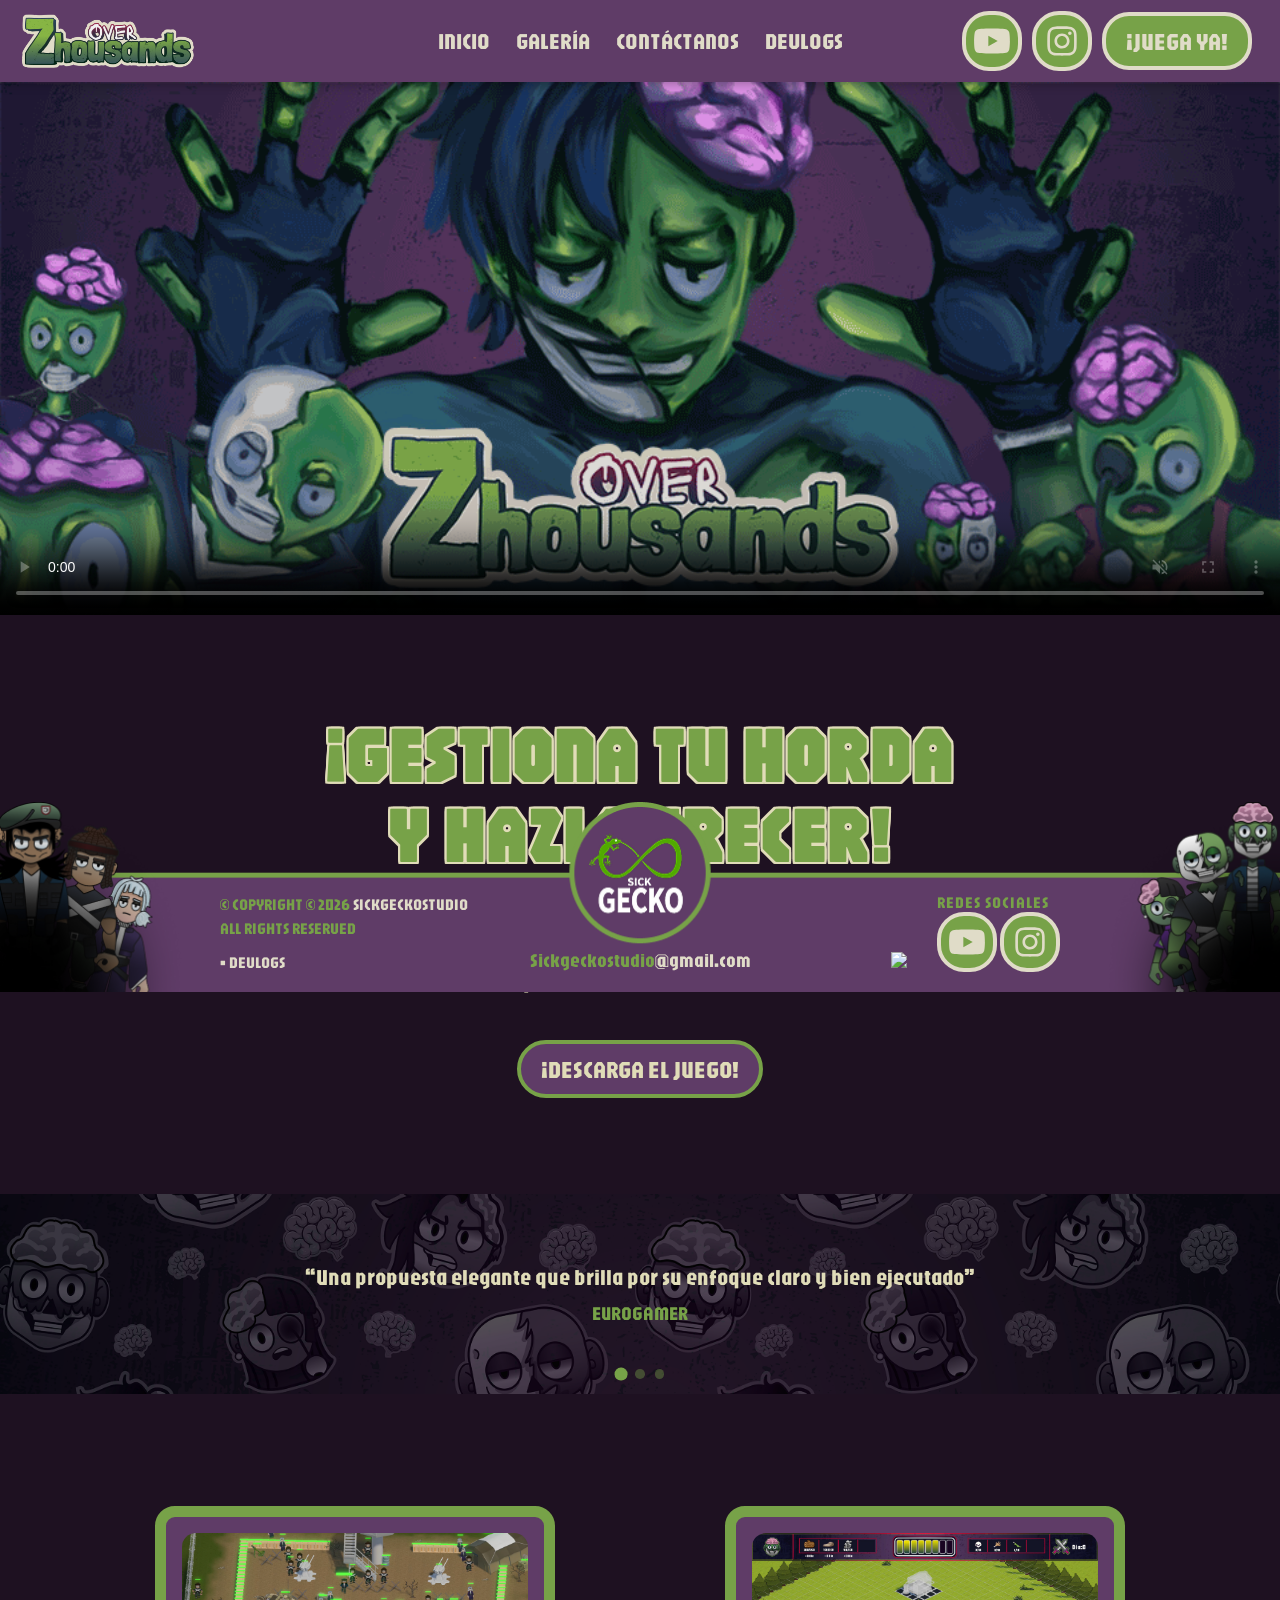
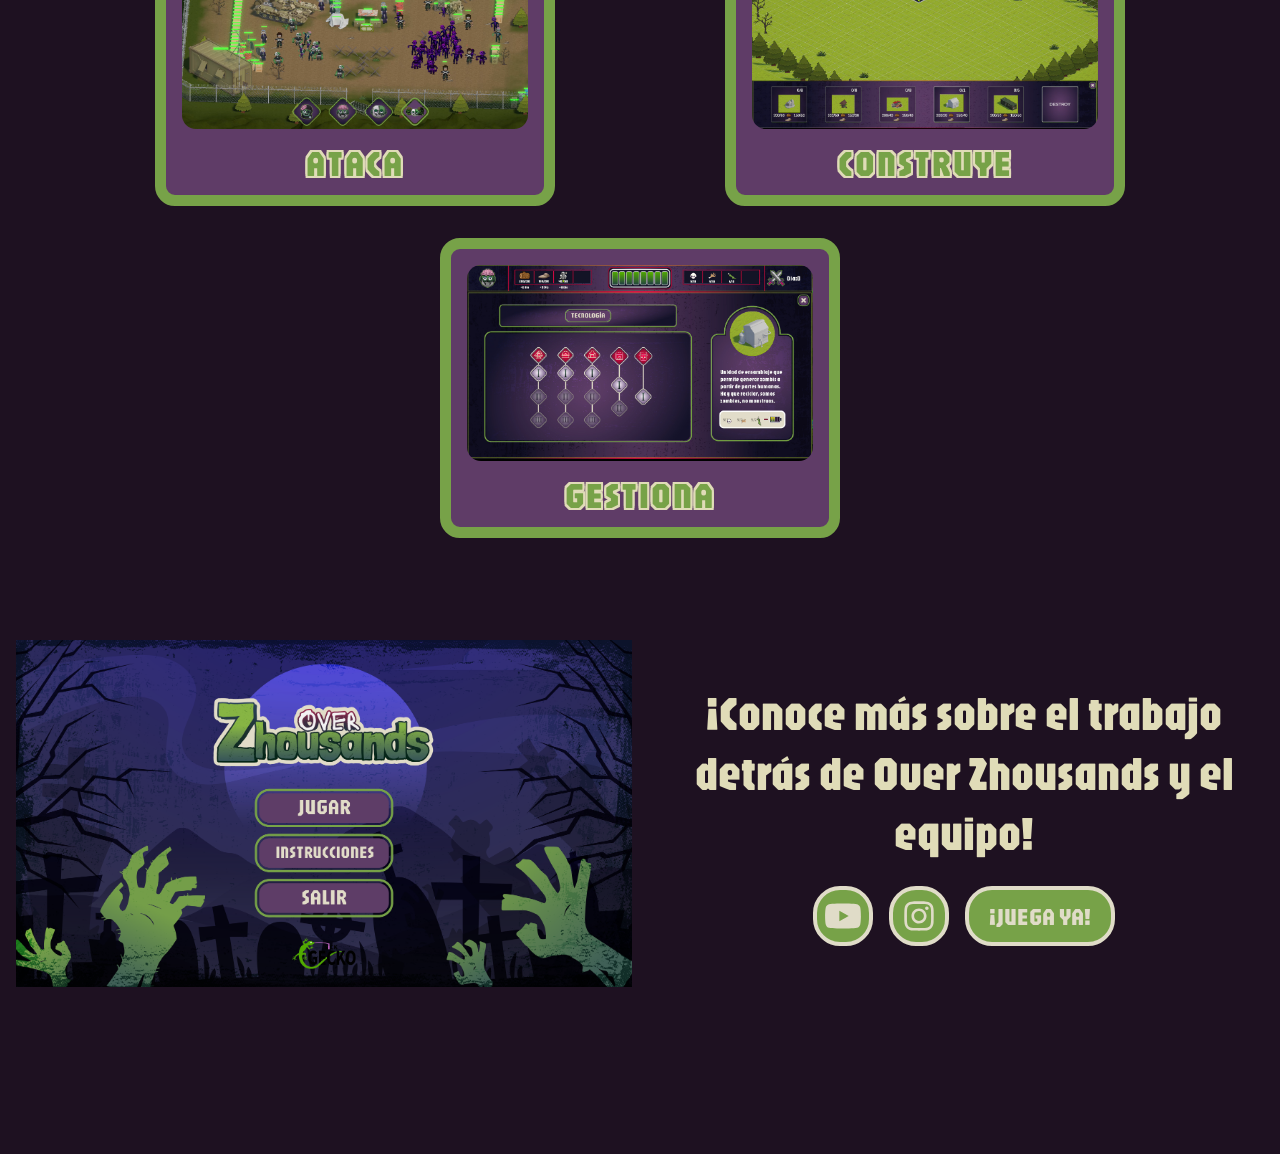
==== commit d32c0916: "Correcciones Ajustes semánticos, footer sigue roto" ====
--- a/index.html
+++ b/index.html
@@ -175,15 +175,7 @@
             </div>
 
         </section>
-                
-            </div>
-
-        </section>
-
-
-        </section>
-
-        <section class="spacer"></section>
+
     </main>
 
     <script>
--- a/style.css
+++ b/style.css
@@ -16,6 +16,12 @@
 body {
     min-height: 100vh;
     background-color: #1E1121;
+    display: flex;
+    flex-direction: column;
+}
+
+main {
+    flex: 1;
 }
 
 /* Header estático */
@@ -303,12 +309,6 @@
     text-align: center;
 }
 
-/* Spacer */
-.spacer {
-    height: 2000px;
-    background: linear-gradient(to bottom, #1E1121);
-}
-
 /* Offset anclas */
 #inicio, #galeria, #contacto, #devlogs {
     scroll-margin-top: 80px;
@@ -790,8 +790,9 @@
     justify-content: space-around;
     align-items:center; 
     width: 100%;
-    min-height: 500px;
-    padding-top: 6rem;
+    min-height: 600px;
+    padding-top: 1rem;
+    padding-bottom: 6rem;
 }
 .PInicio {
     margin: 1rem;
@@ -810,11 +811,10 @@
     flex-direction: column;
     justify-content: center;
     align-items:center;
-    font-size: 2rem;
+    font-size: 3rem;
     color: #E0DCB8;
     gap: 1.5rem;
     width: 100%;
-    padding: 1rem;
 }
 
 
@@ -830,14 +830,31 @@
         flex-direction: column;
         text-align: center;
         min-height: auto;
+        margin-bottom: 6rem;
     }
 
     .ConoceJuego {
         align-items: center;
         max-width: 90%;
+        margin-bottom: 3rem;
     }
 
     .banner-redes {
         justify-content: center;
     }
-}
+     .PInicio {
+        max-height: 600px;
+        width: auto;
+        object-fit: contain;
+    }
+
+    body {
+        min-height: auto;
+    }
+
+    main {
+        padding-bottom: 0;
+    }
+}
+
+
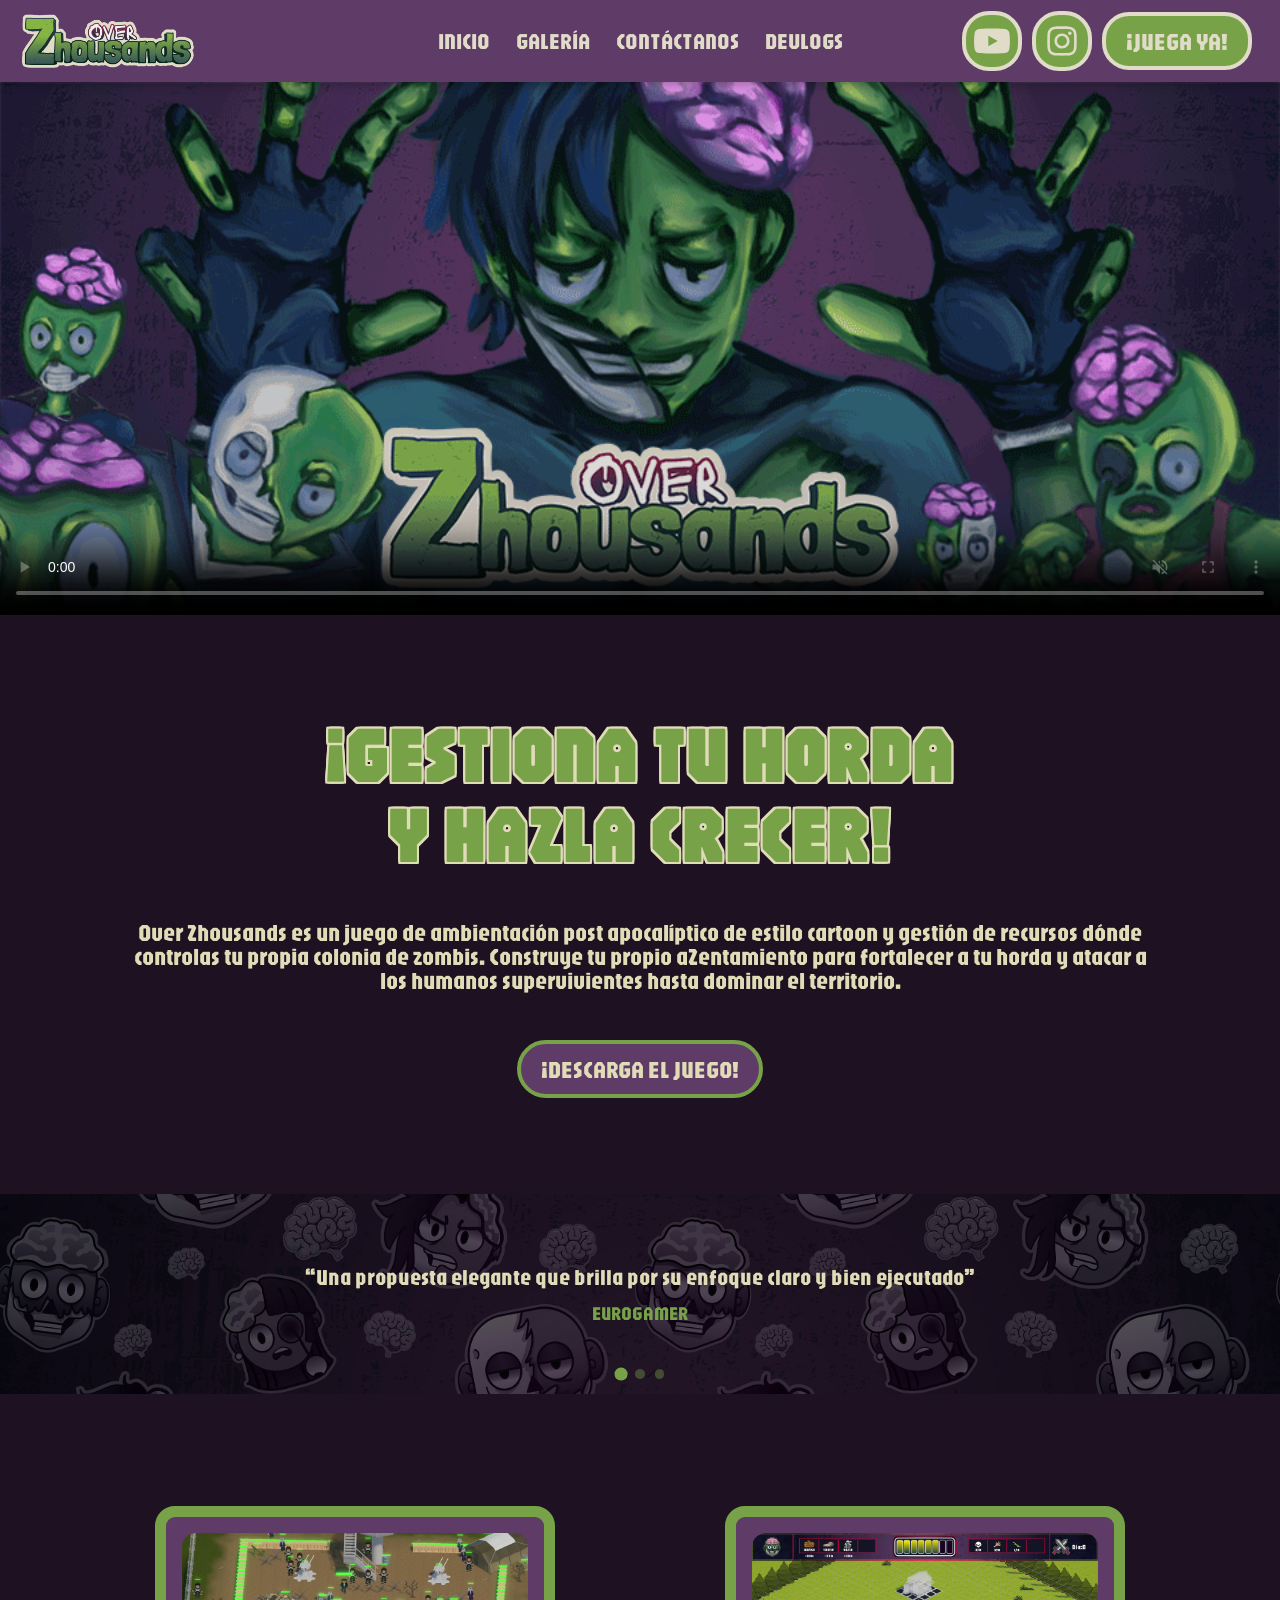
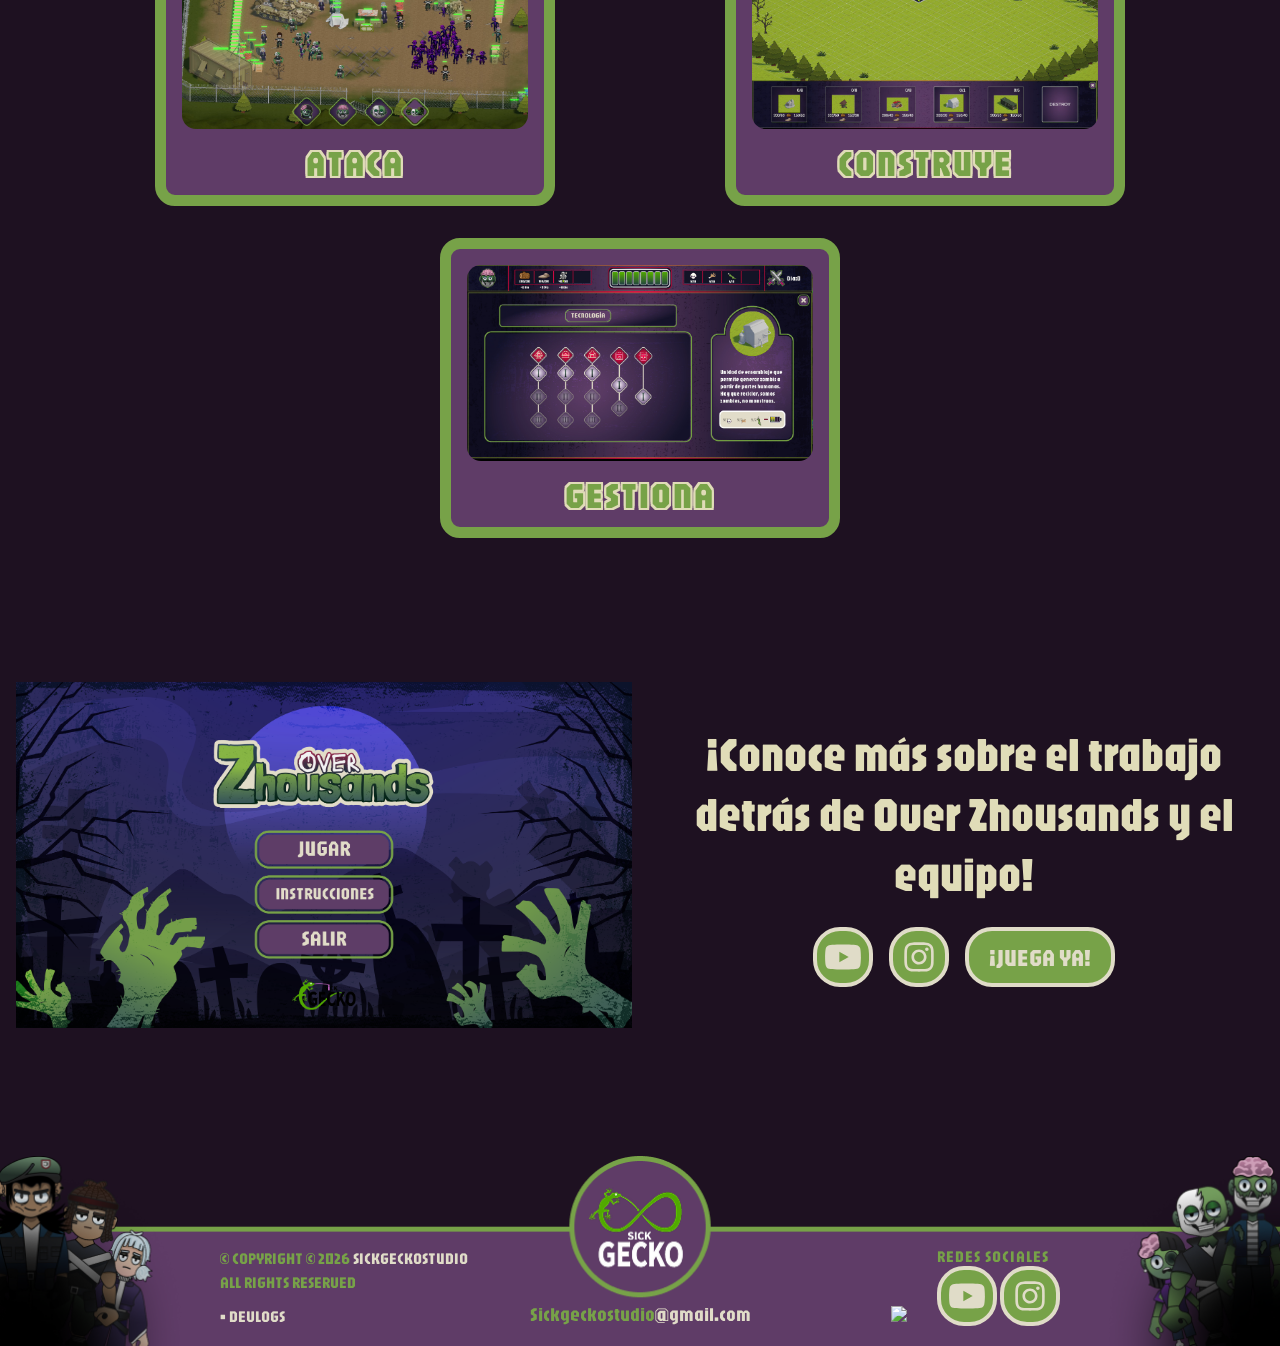
==== commit bcf08bf1: "arreglado footer y espacio" ====
--- a/index.html
+++ b/index.html
@@ -175,7 +175,6 @@
             </div>
 
         </section>
-
     </main>
 
     <script>
--- a/style.css
+++ b/style.css
@@ -302,7 +302,6 @@
 .hero {
     color: #E0DCC8;
     font-size: 1.5rem;
-    height: 80vh;
     display: flex;
     flex-direction: column;
     align-items: center;
@@ -791,7 +790,7 @@
     align-items:center; 
     width: 100%;
     min-height: 600px;
-    padding-top: 1rem;
+    padding-top: 6rem;
     padding-bottom: 6rem;
 }
 .PInicio {
@@ -855,6 +854,4 @@
     main {
         padding-bottom: 0;
     }
-}
-
-
+}
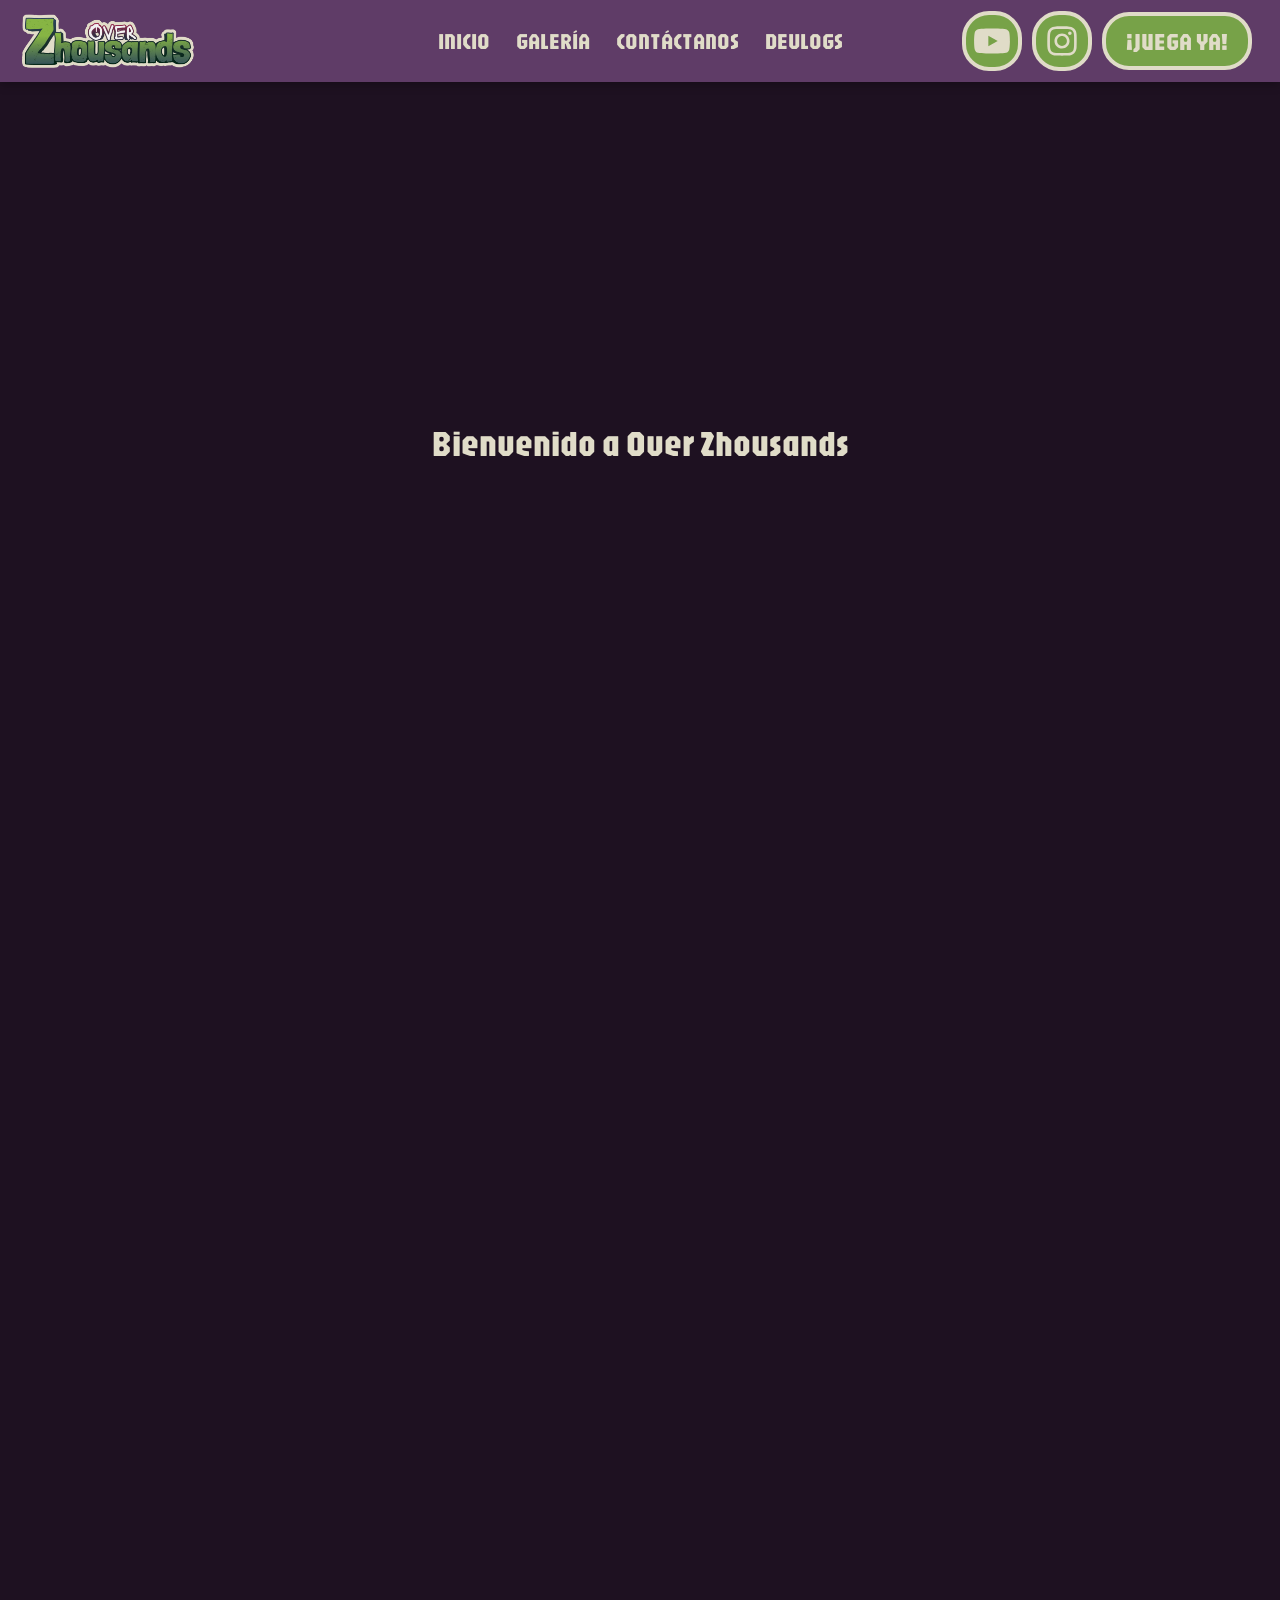
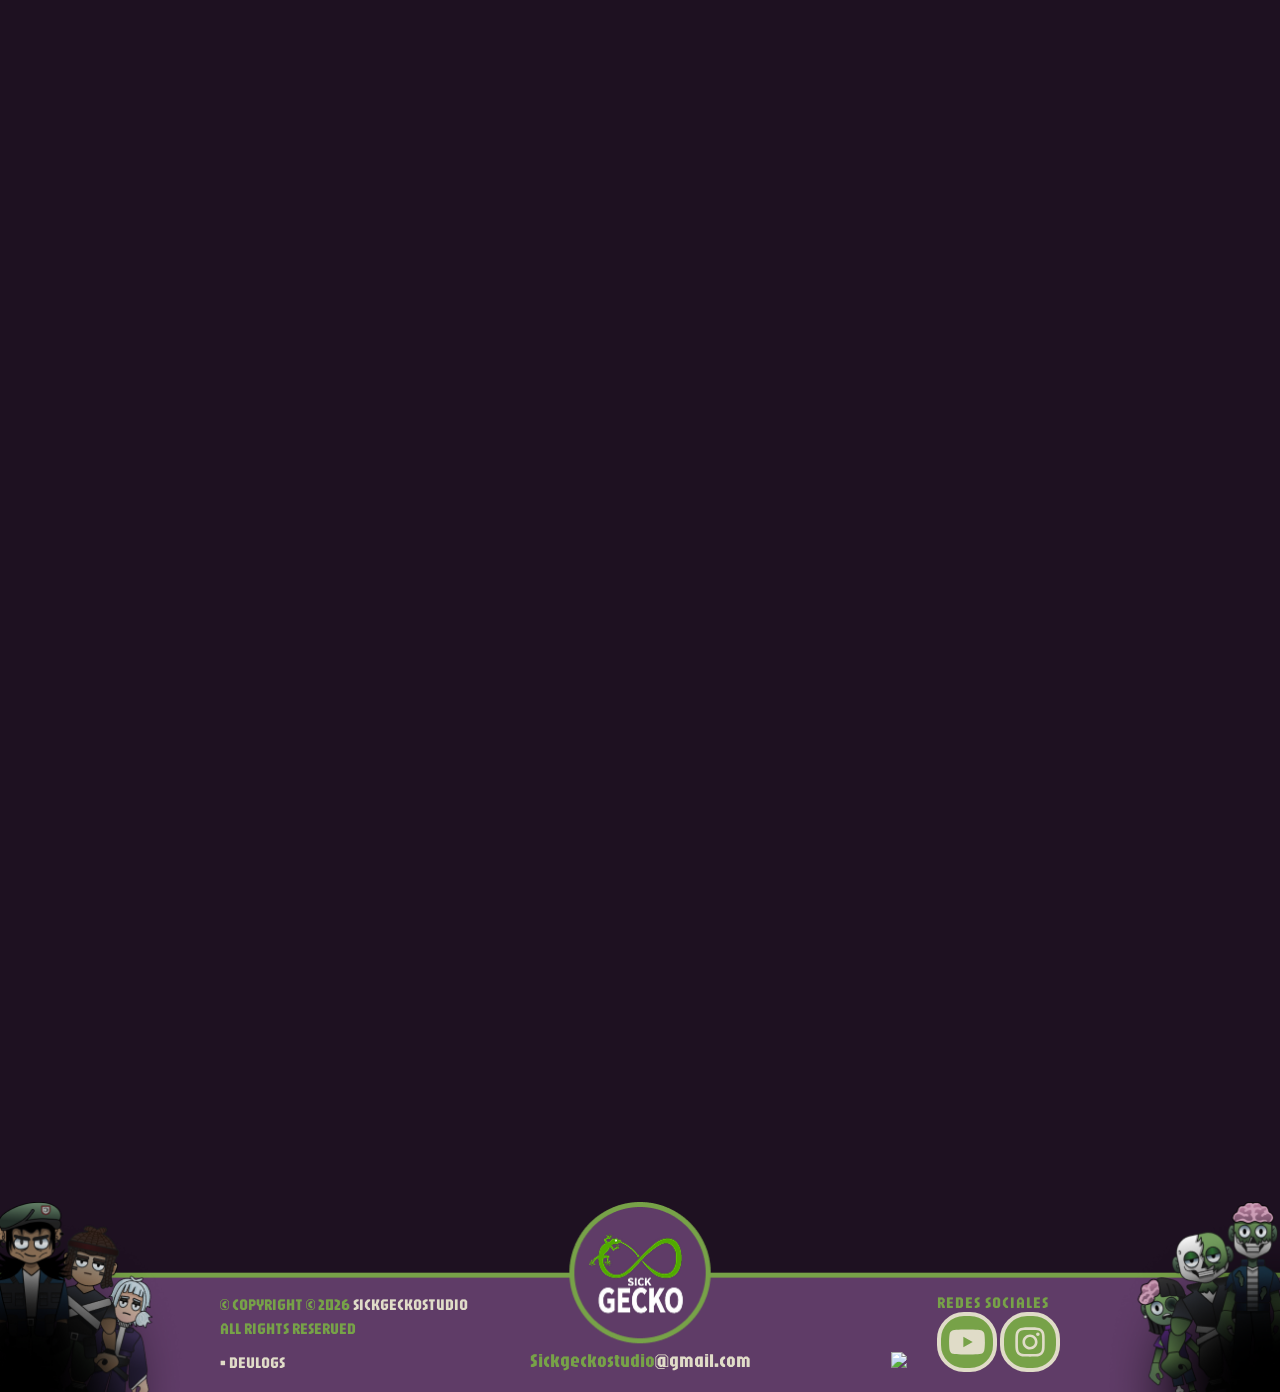
==== commit 066d9e1c: "Formulario mejora Pues eso" ====
--- a/index.html
+++ b/index.html
@@ -68,113 +68,18 @@
         <div class="mobile-menu" id="mobileMenu">
             <a href="#inicio" onclick="cerrarMenu()">INICIO</a>
             <a href="#galeria" onclick="cerrarMenu()">GALERÍA</a>
-            <a href="#contacto" onclick="cerrarMenu()">CONTÁCTANOS</a>
+            <a href="#contact" onclick="cerrarMenu()">CONTÁCTANOS</a>
             <a href="#devlogs" onclick="cerrarMenu()">DEVLOGS</a>
         </div>
     </header>
 
     <!-- CONTENIDO PRINCIPAL EDITAR AQUIIII -->
     <main class="content">
-       
         <section class="hero" id="inicio">
-                <video 
-                    controls muted src="Imagenes/Teaser/Teaser_OverZhousands.mp4" type="video/mp4" poster="Imagenes/Teaser/Itchio-portadaFINAL.png" >
-                    
-                </video>
-        <div class="Titulo">
-            <h1 class="Titulos">¡GESTIONA TU HORDA
-            </h1>
-            <h1 class="Titulos">Y HAZLA CRECER!
-            </h1>
-        </div>
-        <section class="Descripcion">
-            <div>
-            <p> Over Zhousands es un juego de ambientación post apocalíptico de estilo cartoon y gestión de recursos dónde controlas tu propia colonia de zombis. 
-                Construye tu propio aZentamiento para fortalecer a tu horda y atacar a los humanos supervivientes hasta dominar el territorio.
-            </p>
-            </div>
-        </section>
-        <div class="BotonDescarga">
-            <a href="https://sickgecko.itch.io/over-zhousands" class="BtDescarga" target="_blank">
-                <span class="texto-juegaYa">¡DESCARGA EL JUEGO!</span>
-            </a>
-        </div>
-
-        <section class="Reviews">
-            <div class="carrusel">
-                <div class="slide activo">
-                     <p class="frase">“Una propuesta elegante que brilla por su enfoque claro y bien ejecutado”</p>
-                        <span class="medio">EUROGAMER</span>
-                </div>
-
-                 <div class="slide">
-                     <p class="frase">“Empieza sencillo y termina siendo sorprendentemente adictivo.”</p>
-                        <span class="medio">IGN</span>
-                </div>
-
-                <div class="slide">
-                    <p class="frase">“Pequeño, original y con un encanto que lo hace destacar.”</p>
-                    <span class="medio">GAME</span>
-                </div>
-                <div class="indicadores">
-                    <span class="punto activo" data-slide="0"></span>
-                    <span class="punto" data-slide="1"></span>
-                    <span class="punto" data-slide="2"></span>
-                </div>
-            </div>
-
+            <h1>Bienvenido a Over Zhousands</h1>
         </section>
 
-        <section class="Caracteristicas">
-            <div class="Cara">
-                <img src="Imagenes/S_Ataca.png" alt="Ataca" class="ImgCara">
-                <h2 class="TextCara"> ATACA</h2>
-
-            </div>
-            <div class="Cara">
-                <img src="Imagenes/S_Construye.png" alt="Construye" class="ImgCara">
-                <h2 class="TextCara"> CONSTRUYE</h2>
-            </div>
-            <div class="Cara">
-                <img src="Imagenes/S_Gestiona.png" alt="Gestiona" class="ImgCara">
-                <h2 class="TextCara"> GESTIONA</h2>
-            </div>
-
-        </section>
-
-        <section class="PruebaJuego">
-
-            <div class="PantallaJuego">
-                <img src="Imagenes/P_Inicio.png" alt="Pantalla de Inicio Over Zhousands" class="PInicio">
-            </div>
-
-            <div class="ConoceJuego">
-                <p>¡Conoce más sobre el trabajo detrás de Over Zhousands y el equipo!</p>
-
-                <div class="banner-redes">
-                    <a href="https://youtube.com/@sickgecko-i9h?si=tJvN0iWw6drTwCbJ" class="btn-os-icon" target="_blank">
-                        <svg class="svg-icon" viewBox="0 0 640 640" xmlns="http://www.w3.org/2000/svg">
-                            <path d="M581.7 188.1C575.5 164.4 556.9 145.8 533.4 139.5C490.9 128 320.1 128 320.1 128C320.1 128 149.3 128 106.7 139.5C83.2 145.8 64.7 164.4 58.4 188.1C47 231 47 320.4 47 320.4C47 320.4 47 409.8 58.4 452.7C64.7 476.3 83.2 494.2 106.7 500.5C149.3 512 320.1 512 320.1 512C320.1 512 490.9 512 533.5 500.5C557 494.2 575.5 476.3 581.8 452.7C593.2 409.8 593.2 320.4 593.2 320.4C593.2 320.4 593.2 231 581.8 188.1zM264.2 401.6L264.2 239.2L406.9 320.4L264.2 401.6z"/>
-                        </svg>
-                    </a>
-                    
-                    <a href="https://www.instagram.com/sickgeckostudio/" class="btn-os-icon" target="_blank">
-                        <svg class="svg-icon" viewBox="0 0 640 640" xmlns="http://www.w3.org/2000/svg">
-                            <path d="M320.3 205C256.8 204.8 205.2 256.2 205 319.7C204.8 383.2 256.2 434.8 319.7 435C383.2 435.2 434.8 383.8 435 320.3C435.2 256.8 383.8 205.2 320.3 205zM319.7 245.4C360.9 245.2 394.4 278.5 394.6 319.7C394.8 360.9 361.5 394.4 320.3 394.6C279.1 394.8 245.6 361.5 245.4 320.3C245.2 279.1 278.5 245.6 319.7 245.4zM413.1 200.3C413.1 185.5 425.1 173.5 439.9 173.5C454.7 173.5 466.7 185.5 466.7 200.3C466.7 215.1 454.7 227.1 439.9 227.1C425.1 227.1 413.1 215.1 413.1 200.3zM542.8 227.5C541.1 191.6 532.9 159.8 506.6 133.6C480.4 107.4 448.6 99.2 412.7 97.4C375.7 95.3 264.8 95.3 227.8 97.4C192 99.1 160.2 107.3 133.9 133.5C107.6 159.7 99.5 191.5 97.7 227.4C95.6 264.4 95.6 375.3 97.7 412.3C99.4 448.2 107.6 480 133.9 506.2C160.2 532.4 191.9 540.6 227.8 542.4C264.8 544.5 375.7 544.5 412.7 542.4C448.6 540.7 480.4 532.5 506.6 506.2C532.8 480 541 448.2 542.8 412.3C544.9 375.3 544.9 264.5 542.8 227.5zM495 452C487.2 471.6 472.1 486.7 452.4 494.6C422.9 506.3 352.9 503.6 320.3 503.6C287.7 503.6 217.6 506.2 188.2 494.6C168.6 486.8 153.5 471.7 145.6 452C133.9 422.5 136.6 352.5 136.6 319.9C136.6 287.3 134 217.2 145.6 187.8C153.4 168.2 168.5 153.1 188.2 145.2C217.7 133.5 287.7 136.2 320.3 136.2C352.9 136.2 423 133.6 452.4 145.2C472 153 487.1 168.1 495 187.8C506.7 217.3 504 287.3 504 319.9C504 352.5 506.7 422.6 495 452z"/>
-                        </svg>
-                    </a>
-                    
-                    <a href="https://sickgecko.itch.io/over-zhousands" class="btn-os-text btn-juega" target="_blank">
-                        <span class="texto-juega">¡JUEGA YA!</span>
-                            <svg class="svg-icon itch-svg" viewBox="0 0 640 640" xmlns="http://www.w3.org/2000/svg">
-                                <path d="M135.9 98.8C114.2 111.7 71.4 160.8 71 173.7L71 195C71 222.1 96.3 245.8 119.2 245.8C146.8 245.8 169.7 223 169.7 195.8C169.7 222.9 191.9 245.8 219.5 245.8C247.1 245.8 268.5 223 268.5 195.8C268.5 222.9 292.1 245.8 319.7 245.8L320.2 245.8C347.8 245.8 371.4 223 371.4 195.8C371.4 222.9 392.9 245.8 420.4 245.8C447.9 245.8 470.2 223 470.2 195.8C470.2 222.9 493.2 245.8 520.7 245.8C543.7 245.8 569 222 569 195L569 173.7C568.6 160.8 525.8 111.6 504.1 98.7C436.7 96.4 389.9 96 320.1 96C250.3 96 155.1 97.1 135.9 98.8zM268.2 233.2C246.2 271.6 190.3 271.9 168.4 233.4C155.2 256.5 125.2 265.5 112.4 261.1C108.5 301.3 98.7 498.2 130.1 530.3C210.1 549 432.2 548.4 509.9 530.3C541.5 498 531.2 298.3 527.6 261.1C514.7 265.5 484.7 256.5 471.6 233.4C449.6 271.9 393.8 271.5 371.8 233.2C364.7 245.7 348.8 262.1 320 262.1C309.6 262.4 299.2 259.9 290.1 254.8C281 249.7 273.4 242.2 268.2 233.2L268.2 233.2zM226.6 287C243.1 287 257.7 287 275.8 306.8C305.1 303.8 334.7 303.8 364 306.8C382.2 287.1 396.8 287.1 413.2 287.1C465.5 287.1 478.4 364.6 497.1 431.5C514.4 493.7 491.6 495.2 463.1 495.2C421 493.6 397.6 463 397.6 432.4C358.3 438.8 295.7 441.2 242 432.4C242 463 218.7 493.6 176.5 495.2C148.1 495.1 125.3 493.6 142.6 431.5C161.3 364.5 174.2 287.1 226.5 287.1L226.5 287zM320 334.8C320 334.8 275.6 375.6 267.6 390L296.6 388.8L296.6 414.1C296.6 415.6 317.9 414.3 319.9 414.3C331.5 414.8 343.2 415.3 343.2 414.1L343.2 388.8L372.2 390C364.2 375.5 319.8 334.8 319.8 334.8L319.9 334.8z"/>
-                            </svg>
-                    </a>
-                </div>
-
-            </div>
-
-        </section>
+        <section class="spacer"></section>
     </main>
 
     <script>
@@ -247,6 +152,6 @@
 
         </div>
     </footer>
-<script src="script.js"></script>
+
 </body>
 </html>
--- a/style.css
+++ b/style.css
@@ -16,12 +16,6 @@
 body {
     min-height: 100vh;
     background-color: #1E1121;
-    display: flex;
-    flex-direction: column;
-}
-
-main {
-    flex: 1;
 }
 
 /* Header estático */
@@ -302,10 +296,17 @@
 .hero {
     color: #E0DCC8;
     font-size: 1.5rem;
+    height: 80vh;
     display: flex;
     flex-direction: column;
+    justify-content: center;
     align-items: center;
     text-align: center;
+}
+
+/* Spacer */
+.spacer {
+    height: 2000px;
 }
 
 /* Offset anclas */
@@ -599,259 +600,575 @@
     .logo-img {
         height: 40px; /* logo más pequeño en mobile */
     }
+}
+
+/* ================================================= */
+/* =============== GALERÍA PERSONAJES ============== */
+/* ================================================= */
+
+.galeria-personajes{
+    width: 100%;
+}
+
+/* ================================================= */
+/* ================= TITULO ======================== */
+/* ================================================= */
+
+.titulo-personajes-container{
+    position: relative;
+    width: 100%;
+    height: 180px;
+    display: flex;
+    justify-content: center;
+    align-items: center;
+    overflow: hidden;
+
+    border-top: 6px solid #77A248;
+    border-bottom: 6px solid #77A248;
+}
+
+.titulo-bg{
+    position: absolute;
+    inset: 0;
+    width: 100%;
+    height: 100%;
+    object-fit: cover;
+    opacity: 0.35;
+}
+
+.galeria-title{
+    position: relative;
+    z-index: 2;
+
+    font-size: 5rem;
+
+    color: #E0DCC8;
+
+    -webkit-text-stroke: 4px #6E9A45;
+
+    text-shadow:
+        0 0 10px rgba(0,0,0,0.6),
+        0 0 20px rgba(0,0,0,0.4);
+}
+
+/* ================================================= */
+/* ================= SECCIONES ===================== */
+/* ================================================= */
+
+.zombie-section{
+    position: relative;
+}
+
+.personaje-grid{
+    display: grid;
+    grid-template-columns: 1fr 1fr;
+
+    align-items: center;
+
+    gap: 80px;
+
+    padding: 120px 8%;
+
+    overflow: hidden;
+}
+
+/* ===== COLORES ===== */
+
+.zombie-1{ background-color: #6E9A45; }
+.zombie-2{ background-color: #5F3C67; }
+.zombie-3{ background-color: #6B8F47; }
+.zombie-4{ background-color: #7B4E86; }
+
+/* ================================================= */
+/* ================= CONTENIDO ===================== */
+/* ================================================= */
+
+.lado{
+    display: flex;
+    flex-direction: column;
+    align-items: center;
+
+    gap: 40px;
+}
+
+.lado img{
+    display: block;
+    height: auto;
+}
+
+/* ================================================= */
+/* ================= LORE BOX ====================== */
+/* ================================================= */
+
+.lore-box{
+    background: #2b362f;
+
+    color: #E0DCC8;
+
+    border: 3px solid #4d5f53;
+
+    box-shadow: 0 0 20px rgba(0,0,0,0.35);
+
+    line-height: 1.5;
+}
+
+/* ################################################# */
+/* ################## ZOMBIE 1 ##################### */
+/* ################################################# */
+
+.zombie-1{
+    padding-top: 120px;
+    padding-bottom: 120px;
+}
+
+.img-z1-a{
+    width: 260px;
+    transform: translateX(-50px) translateY(-60px);
+}
+
+.img-z1-b{
+    width: 320px;
+    transform: translateX(40px) translateY(-30px);
+}
+
+.lore-z1-a{
+    width: 480px;
+
+    padding: 20px;
+
+    font-size: 1.4rem;
+
+    transform:
+        translateX(-20px)
+        translateY(-40px)
+        rotate(4deg);
+}
+
+.lore-z1-b{
+    width: 480px;
+
+    padding: 20px;
+
+    font-size: 1.4rem;
+
+    transform:
+        translateX(30px)
+        rotate(-4deg);
+}
+
+/* ################################################# */
+/* ################## ZOMBIE 2 ##################### */
+/* ################################################# */
+
+.zombie-2{
+    padding-top: 120px;
+    padding-bottom: 120px;
+}
+
+.img-z2-a{
+    width: 220px;
+    transform: translateX(-50px)translateY(-80px);
+}
+
+.img-z2-b{
+    width: 200px;
+    transform: translateX(20px) translateY(-30px);
+}
+
+.lore-z2-a{
+    width: 580px;
+
+    padding: 30px;
+
+    font-size: 1.6rem;
+
+    transform:
+        translateX(-30px)
+        translateY(-60px)
+        rotate(4deg);
+}
+
+.lore-z2-b{
+    width: 650px;
+
+    padding: 35px;
+
+    font-size: 1.6rem;
+
+    transform:
+        translateX(40px)
+        translateY(-20px)
+        rotate(-4deg);
+}
+
+/* ################################################# */
+/* ################## ZOMBIE 3 ##################### */
+/* ################################################# */
+
+.zombie-3{
+    padding-top: 120px;
+    padding-bottom: 120px;
+}
+
+.img-z3-a{
+    width: 400px;
+    transform: translateX(-30px) translateY(-140px);
+}
+
+.img-z3-b{
+    width: 450px;
+    transform: translateX(20px) translateY(-20px);
+}
+
+.lore-z3-a{
+    width: 550px;
+
+    padding: 30px;
+
+    font-size: 1.6rem;
+
+    transform:
+        translateX(-20px)
+        translateY(-120px)
+        rotate(4deg);
+}
+
+.lore-z3-b{
+    width: 580px;
+
+    padding: 35px;
+
+    font-size: 1.6rem;
+
+    transform:
+        translateX(20px)
+        translateY(-20px)
+        rotate(-4deg);
+}
+
+/* ################################################# */
+/* ################## ZOMBIE 4 ##################### */
+/* ################################################# */
+
+.zombie-4{
+    padding-top: 120px;
+    padding-bottom: 120px;
+}
+
+.img-z4-a{
+    width: 280px;
+    transform: translateX(-20px) translateY(-20px);
+}
+
+.img-z4-b{
+    width: 250px;
+    transform: translateX(20px) translateY(30px);
+}
+
+.lore-z4-a{
+    width: 600px;
+
+    padding: 30px;
+
+    font-size: 1.5rem;
+
+    transform:
+        translateX(-20px)
+        rotate(4deg);
+}
+
+.lore-z4-b{
+    width: 550px;
+
+    padding: 35px;
+
+    font-size: 1.5rem;
+
+    transform:
+        translateX(20px)
+        translateY(-20px)
+        rotate(-4deg);
+}
+
+/* ================================================= */
+/* ================= SEPARADORES =================== */
+/* ================================================= */
+
+.separador-zombies{
+    width: 100%;
+
+    height: 140px;
+
+    background-image: url("Imagenes/Mesa de trabajo 1ItchBack_H.png");
+
+    background-size: cover;
+    background-position: center;
+    background-repeat: no-repeat;
+
+    border-top: 1px solid #1E1121;
+    border-bottom: 1px solid #1E1121;
+}
+
+/* ================================================= */
+/* ============== NOMBRE ZOMBIES =================== */
+/* ================================================= */
+
+.nombre-zombie{
+
+    position: absolute;
+
+    top: 30px;
+    left: 40px;
+
+    z-index: 20;
+
+    background-color: #1E1121;
+
+    padding: 12px 40px;
+
+    border: 4px solid #77A248;
+
+    color: #E0DCC8;
+
+    font-size: 3rem;
+
+    text-transform: uppercase;
+
+    letter-spacing: 2px;
+
+    box-shadow:
+        0 0 12px rgba(0,0,0,0.4);
+
+    -webkit-text-stroke: 2px #77A248;
+}
+
+/* ================================================= */
+/* ================= RESPONSIVE ==================== */
+/* ================================================= */
+
+/* ================= TABLET ================= */
+
+@media (max-width: 1100px){
+
+    .titulo-personajes-container{
+        height: 150px;
+    }
+
+    .galeria-title{
+        font-size: 4rem;
+        -webkit-text-stroke: 3px #6E9A45;
+    }
+
+    .personaje-grid{
+        gap: 50px;
+        padding: 90px 6%;
+    }
+
+    .lado img{
+        max-width: 320px;
+    }
+
+    .lore-box{
+        width: 100%;
+        max-width: 500px;
+
+        padding: 25px;
+
+        font-size: 1.2rem;
+
+        transform: none;
+    }
+}
+
+/* ================= MOBILE ================= */
+
+@media (max-width: 700px){
+
+    .nombre-zombie{
+
+        font-size: 1.5rem;
+
+        top: 20px;
+        left: 20px;
+
+        padding: 10px 24px;
+
+        border: 3px solid #77A248;
+    }
+}
+
+/* ================================================= */
+/* ================== COMIC SECTION ================= */
+/* ================================================= */
+
+.comic-section{
+
+    width: 100%;
+
+    background-image: url("Imagenes/Fondo_Comic.png");
+
+    background-size: cover;
+    background-position: center;
+    background-repeat: no-repeat;
+
+    padding: 80px 8%;
+
+}
+
+.comic-title{
+
+    text-align: center;
+
+    font-size: 3.5rem;
+
+    color: #E0DCC8;
+
+    margin-bottom: 60px;
+
+    -webkit-text-stroke: 2px #6E9A45;
+
+    text-shadow:
+        0 0 10px rgba(0,0,0,0.5);
+
+    position: relative;
+    left: 235px;
    
 }
 
-/* Teaser*/
-video{
-    display: flex;
-    width: 100%;
-}
-
-.Titulos {
-    display: flex;
+.comic-container{
+
+    display: flex;
+
     justify-content: center;
-    font-size: 5rem;
-    font-weight: 200;
+    align-items: center;
+
+    gap: 80px;
+
+    flex-wrap: wrap;
+}
+
+.comic-img{
+
+    width: 400px;
+
+    height: auto;
+
+    object-fit: contain;
+
+    box-shadow:
+        0 0 25px rgba(0,0,0,0.45);
+}
+
+.comic-info{
+
+    max-width: 600px;
+
+    display: flex;
+    flex-direction: column;
+
+    align-items: center;
+
+    gap: 35px;
+    
+}
+
+.comic-text{
+
+    font-size: 1.8rem;
+
+    color: #E0DCC8;
+
+    text-align: center;
+
+    line-height: 1.7;
+
+    text-shadow:
+        0 0 8px rgba(0,0,0,0.5);
+}
+
+.comic-btn{
+
+    display: inline-flex;
+
+    justify-content: center;
+    align-items: center;
+
+    width: 260px;
+    height: 75px;
+
+    background-color: #77A248;
+
+    border: 5px solid #E0DCC8;
+
+    border-radius: 20px;
+
+    color: #E0DCC8;
+
+    text-decoration: none;
+
+    font-size: 2rem;
+
+    transition:
+        transform 0.3s,
+        background-color 0.3s,
+        color 0.3s;
+}
+
+.comic-btn:hover{
+
+    background-color: #E0DCC8;
+
     color: #77A248;
-    text-shadow:
-    -2px 0 #E0DCB8,
-     2px 0 #E0DCB8,
-     0 -2px #E0DCB8,
-     0  2px #E0DCB8,
-
-    -2px -2px #E0DCB8,
-     2px -2px #E0DCB8,
-    -2px  2px #E0DCB8,
-     2px  2px #E0DCB8;
-    line-height: 1;
-    letter-spacing: 2px;
-}
-.Titulo {
-    display: flex;
-    align-items: center;
-    flex-direction: column;
-    padding-top: 6rem;
-}
-.Descripcion {
-    display: flex;
-    text-align: center;
-    max-width: 80%;
-    color: #E0DCB8;
-    line-height: 1;
-    padding-top: 3rem;
-    padding-bottom: 3rem;
-
-}
-.BotonDESCARGA {
-  display: flex;
-  justify-content: center;
-}
-
-.BtDescarga {
-  display: flex;                 
-  justify-content: center;
-  align-items: center;
-
-  background-color: #5F3C67;     
-  border: 4px solid #77A248;     
-  padding: 10px 20px;
-  border-radius: 30px;
-  text-decoration: none;
-  transition: 0.2s ease-in-out;
-}
-
-.texto-juegaYa {
-  color: #E0DCB8;              
-  font-size: 1.5rem;
-}
-.BtDescarga:hover {
-  transform: scale(1.05);
-  background-color: #77A248;
-}
-
-.Reviews {
-    display: flex;
-    justify-content: center;
-    width: 100%;
-    padding-top: 6rem;
-}
-
-.carrusel {
-    display: flex;
-    justify-content: center;
-    align-items: center;
-    height: 200px;
-    width: 100%;
-    background-image: url(Imagenes/PatronZombiesFondo.png); 
-    background-size: cover;       
-    background-position: center;  
-    background-repeat: no-repeat;
-}
-
-.slide {
-  position: absolute;
-  opacity: 0;
-  transition: opacity 0.8s ease-in-out;
-  text-align: center;
-  max-width: 60%;
-  padding: 0 15px;
-}
-
-.slide.activo {
-  opacity: 1;
-}
-
-.frase {
-  color: #E0DCB8;
-  font-size: 1.4rem;
-}
-
-.medio {
-  display: block;
-  margin-top: 10px;
-  color: #77A248;
-  font-weight: bold;
-  font-size: 1.2rem;
-}
-
-.indicadores {
-  display: flex;
-  justify-content: center;
-  gap: 10px;
-  margin-top: 10rem;
-}
-
-.punto {
-  width: 0.6rem;
-  height: 0.6rem;
-  border-radius: 50%;
-  background-color: #77A248; 
-  opacity: 0.4;
-  cursor: pointer;
-  transition: 0.3s;
-}
-
-.punto.activo {
-  opacity: 1;
-  transform: scale(1.3);
-}
-
-.Caracteristicas {
-    display: flex;
-    justify-content: space-evenly;
-    width: 100%;
-    padding-top: 6rem;
-    flex-wrap: wrap;
-}
-
-.Cara {
-    display: flex;
-    flex-direction: column;
-    justify-content: flex-start;
-    background-color: #5F3C67; 
-    border: 11px solid #77A248; 
-    border-radius: 20px;
-    margin: 1rem;
-    width: 400px;
-    height: 300px;
-    text-align: center;
-    transition: transform 0.25s ease-in-out;
-}
-.Cara:hover {
+
     transform: scale(1.05);
 }
 
-.ImgCara{
-    width: 100%;
-    padding: 1rem;
-    border-radius: 30px;
-}
-
-.TextCara {
-    color: #77A248;
-    text-shadow:
-    -2px 0 #E0DCB8,
-     2px 0 #E0DCB8,
-     0 -2px #E0DCB8,
-     0  2px #E0DCB8,
-
-    -2px -2px #E0DCB8,
-     2px -2px #E0DCB8,
-    -2px  2px #E0DCB8,
-     2px  2px #E0DCB8;
-    line-height: 1;
-    letter-spacing: 2px;
-}
-
-.PruebaJuego {
-    display: flex;
-    justify-content: space-around;
-    align-items:center; 
-    width: 100%;
-    min-height: 600px;
-    padding-top: 6rem;
-    padding-bottom: 6rem;
-}
-.PInicio {
-    margin: 1rem;
-    max-width: 100%;
-}
-
-.PantallaJuego {
-    display: flex;
-    justify-content: center;
-    width: 100%;
-    padding: 1rem;
-}
-
-.ConoceJuego {
-    display: flex;
-    flex-direction: column;
-    justify-content: center;
-    align-items:center;
-    font-size: 3rem;
-    color: #E0DCB8;
-    gap: 1.5rem;
-    width: 100%;
-}
-
-
-.banner-redes {
-    display: flex;
-    justify-content: center;
-    gap: 1rem;
-    width: 100%;
-}
-
-@media (max-width: 900px) {
-    .PruebaJuego {
+/* ================= TABLET ================= */
+
+@media (max-width: 1100px){
+
+    .comic-container{
+        gap: 50px;
+    }
+
+    .comic-text{
+        font-size: 1.4rem;
+    }
+
+    .comic-img{
+        width: 220px;
+    }
+}
+
+/* ================= MOBILE ================= */
+
+@media (max-width: 700px){
+
+    .comic-section{
+        padding: 60px 20px;
+    }
+
+    .comic-title{
+        font-size: 2.5rem;
+        margin-bottom: 40px;
+    }
+
+    .comic-container{
         flex-direction: column;
-        text-align: center;
-        min-height: auto;
-        margin-bottom: 6rem;
-    }
-
-    .ConoceJuego {
-        align-items: center;
-        max-width: 90%;
-        margin-bottom: 3rem;
-    }
-
-    .banner-redes {
-        justify-content: center;
-    }
-     .PInicio {
-        max-height: 600px;
-        width: auto;
-        object-fit: contain;
-    }
-
-    body {
-        min-height: auto;
-    }
-
-    main {
-        padding-bottom: 0;
+        gap: 35px;
+    }
+
+    .comic-img{
+        width: 180px;
+    }
+
+    .comic-text{
+        font-size: 1.1rem;
+    }
+
+    .comic-btn{
+        width: 200px;
+        height: 60px;
+        font-size: 1.5rem;
     }
 }
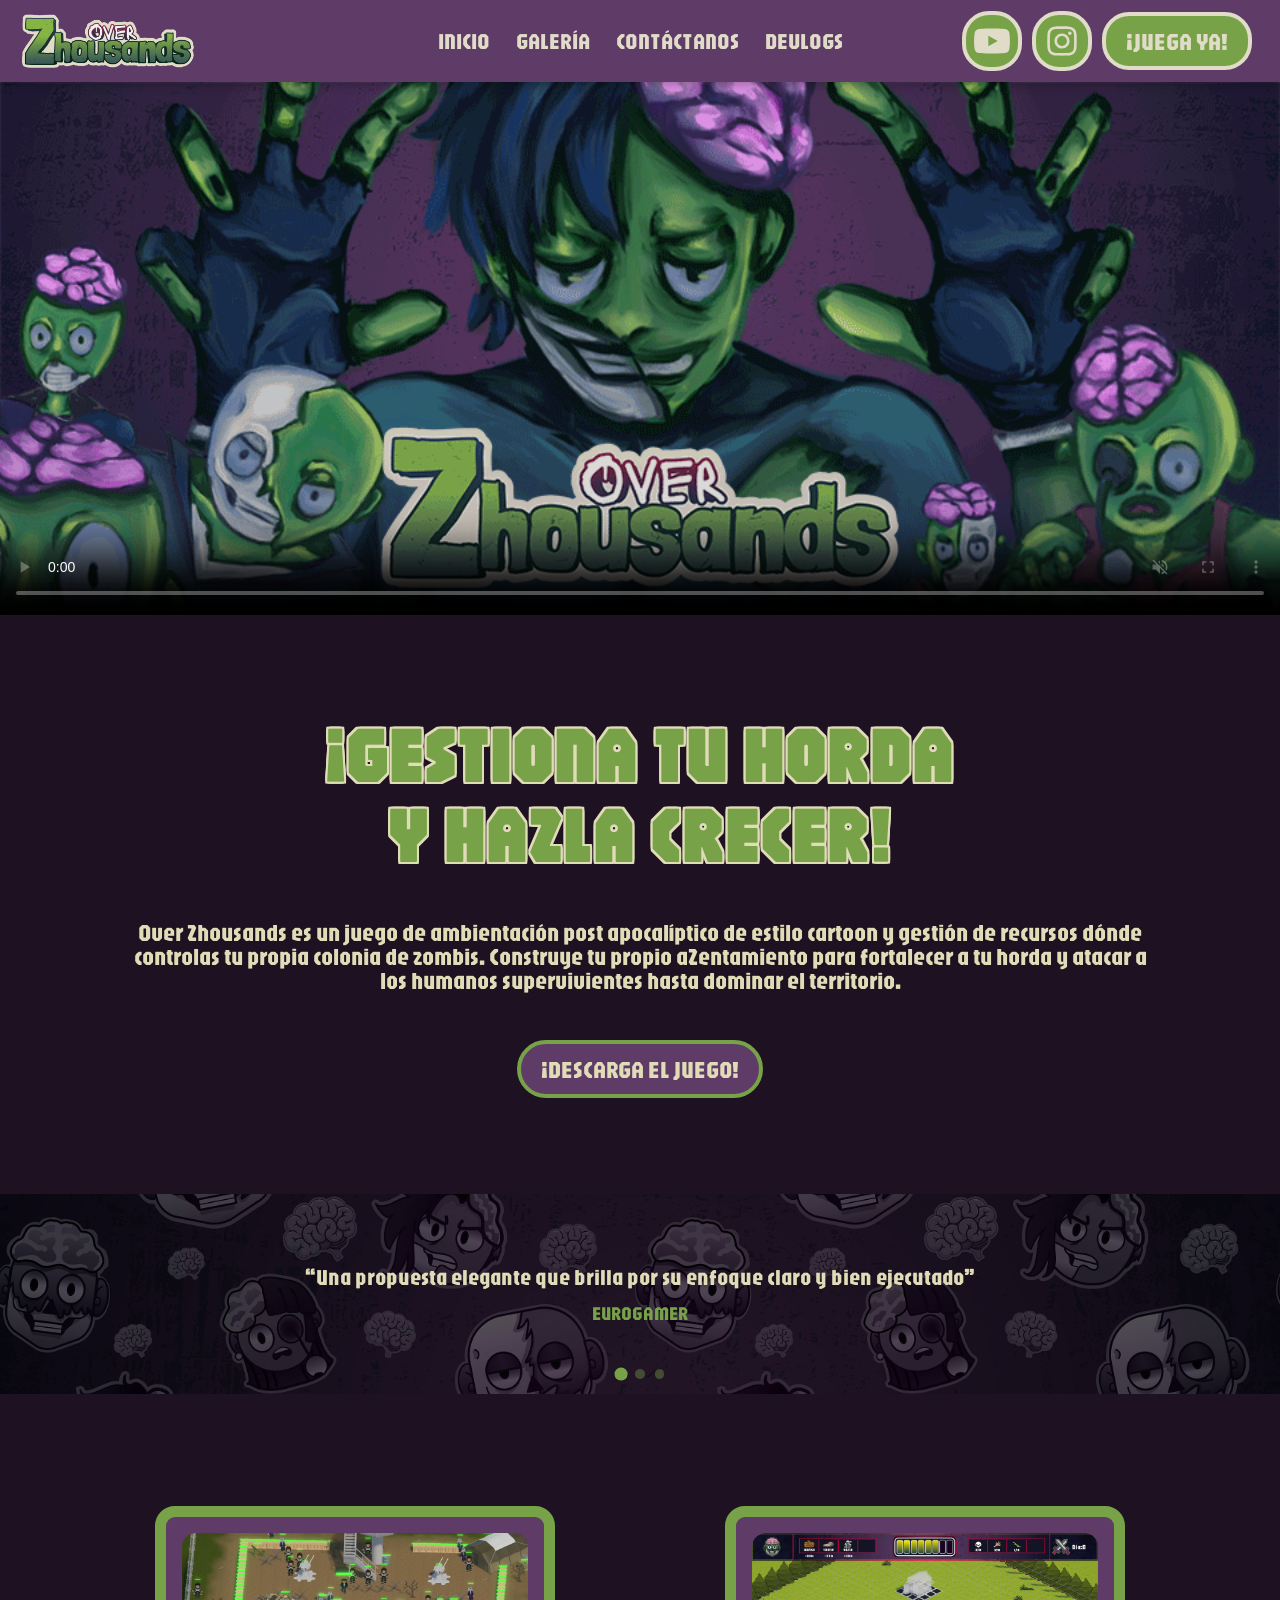
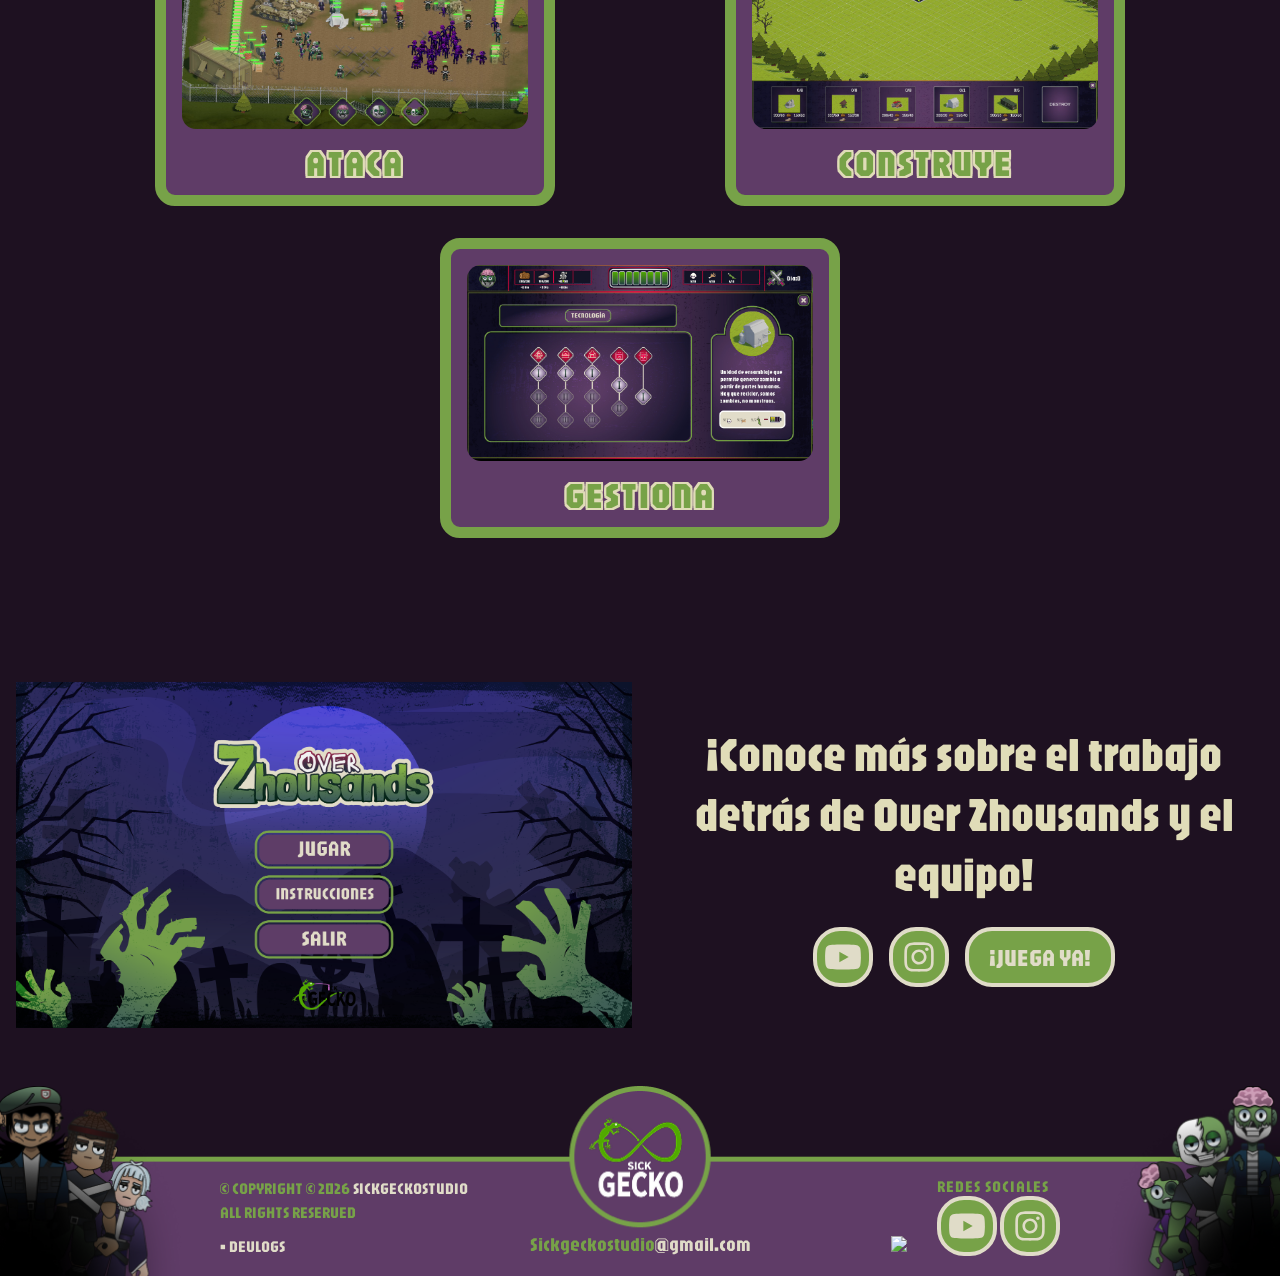
==== commit 92b775e6: "Añadir link al boton de devlog en el footer" ====
--- a/index.html
+++ b/index.html
@@ -13,17 +13,17 @@
         <div class="container">
 
             <!-- Logo -->
-            <a href="#inicio" class="logo-link">
+            <a href="index.html" class="logo-link">
                 <img src="Imagenes/Logo-OZ.png" alt="Logo Over Zhousands" class="logo-img">
             </a>
 
             <!-- Nav principal (se oculta en movil) -->
             <nav class="nav">
                 <ul>
-                    <li><a href="#inicio">INICIO</a></li>
-                    <li><a href="#galeria">GALERÍA</a></li>
-                    <li><a href="#contacto">CONTÁCTANOS</a></li>
-                    <li><a href="#devlogs">DEVLOGS</a></li>
+                    <li><a href="index.html">INICIO</a></li>
+                    <li><a href="galeria.html">GALERÍA</a></li>
+                    <li><a href="contact.html">CONTÁCTANOS</a></li>
+                    <li><a href="Devlog.html">DEVLOGS</a></li>
                 </ul>
             </nav>
 
@@ -66,20 +66,115 @@
 
         <!-- Menú desplegable mobile -->
         <div class="mobile-menu" id="mobileMenu">
-            <a href="#inicio" onclick="cerrarMenu()">INICIO</a>
-            <a href="#galeria" onclick="cerrarMenu()">GALERÍA</a>
-            <a href="#contact" onclick="cerrarMenu()">CONTÁCTANOS</a>
-            <a href="#devlogs" onclick="cerrarMenu()">DEVLOGS</a>
+            <a href="index.html" onclick="cerrarMenu()">INICIO</a>
+            <a href="galeria.html" onclick="cerrarMenu()">GALERÍA</a>
+            <a href="contact.html" onclick="cerrarMenu()">CONTÁCTANOS</a>
+            <a href="Devlog.html" onclick="cerrarMenu()">DEVLOGS</a>
         </div>
     </header>
 
     <!-- CONTENIDO PRINCIPAL EDITAR AQUIIII -->
     <main class="content">
+       
         <section class="hero" id="inicio">
-            <h1>Bienvenido a Over Zhousands</h1>
-        </section>
-
-        <section class="spacer"></section>
+                <video 
+                    controls muted src="Imagenes/Teaser/Teaser_OverZhousands.mp4" type="video/mp4" poster="Imagenes/Teaser/Itchio-portadaFINAL.png" >
+                    
+                </video>
+        <div class="Titulo">
+            <h1 class="Titulos">¡GESTIONA TU HORDA
+            </h1>
+            <h1 class="Titulos">Y HAZLA CRECER!
+            </h1>
+        </div>
+        <section class="Descripcion">
+            <div>
+            <p> Over Zhousands es un juego de ambientación post apocalíptico de estilo cartoon y gestión de recursos dónde controlas tu propia colonia de zombis. 
+                Construye tu propio aZentamiento para fortalecer a tu horda y atacar a los humanos supervivientes hasta dominar el territorio.
+            </p>
+            </div>
+        </section>
+        <div class="BotonDescarga">
+            <a href="https://sickgecko.itch.io/over-zhousands" class="BtDescarga" target="_blank">
+                <span class="texto-juegaYa">¡DESCARGA EL JUEGO!</span>
+            </a>
+        </div>
+
+        <section class="Reviews">
+            <div class="carrusel">
+                <div class="slide activo">
+                     <p class="frase">“Una propuesta elegante que brilla por su enfoque claro y bien ejecutado”</p>
+                        <span class="medio">EUROGAMER</span>
+                </div>
+
+                 <div class="slide">
+                     <p class="frase">“Empieza sencillo y termina siendo sorprendentemente adictivo.”</p>
+                        <span class="medio">IGN</span>
+                </div>
+
+                <div class="slide">
+                    <p class="frase">“Pequeño, original y con un encanto que lo hace destacar.”</p>
+                    <span class="medio">GAME</span>
+                </div>
+                <div class="indicadores">
+                    <span class="punto activo" data-slide="0"></span>
+                    <span class="punto" data-slide="1"></span>
+                    <span class="punto" data-slide="2"></span>
+                </div>
+            </div>
+
+        </section>
+
+        <section class="Caracteristicas">
+            <div class="Cara">
+                <img src="Imagenes/S_Ataca.png" alt="Ataca" class="ImgCara">
+                <h2 class="TextCara"> ATACA</h2>
+
+            </div>
+            <div class="Cara">
+                <img src="Imagenes/S_Construye.png" alt="Construye" class="ImgCara">
+                <h2 class="TextCara"> CONSTRUYE</h2>
+            </div>
+            <div class="Cara">
+                <img src="Imagenes/S_Gestiona.png" alt="Gestiona" class="ImgCara">
+                <h2 class="TextCara"> GESTIONA</h2>
+            </div>
+
+        </section>
+
+        <section class="PruebaJuego">
+
+            <div class="PantallaJuego">
+                <img src="Imagenes/P_Inicio.png" alt="Pantalla de Inicio Over Zhousands" class="PInicio">
+            </div>
+
+            <div class="ConoceJuego">
+                <p>¡Conoce más sobre el trabajo detrás de Over Zhousands y el equipo!</p>
+
+                <div class="banner-redes">
+                    <a href="https://youtube.com/@sickgecko-i9h?si=tJvN0iWw6drTwCbJ" class="btn-os-icon" target="_blank">
+                        <svg class="svg-icon" viewBox="0 0 640 640" xmlns="http://www.w3.org/2000/svg">
+                            <path d="M581.7 188.1C575.5 164.4 556.9 145.8 533.4 139.5C490.9 128 320.1 128 320.1 128C320.1 128 149.3 128 106.7 139.5C83.2 145.8 64.7 164.4 58.4 188.1C47 231 47 320.4 47 320.4C47 320.4 47 409.8 58.4 452.7C64.7 476.3 83.2 494.2 106.7 500.5C149.3 512 320.1 512 320.1 512C320.1 512 490.9 512 533.5 500.5C557 494.2 575.5 476.3 581.8 452.7C593.2 409.8 593.2 320.4 593.2 320.4C593.2 320.4 593.2 231 581.8 188.1zM264.2 401.6L264.2 239.2L406.9 320.4L264.2 401.6z"/>
+                        </svg>
+                    </a>
+                    
+                    <a href="https://www.instagram.com/sickgeckostudio/" class="btn-os-icon" target="_blank">
+                        <svg class="svg-icon" viewBox="0 0 640 640" xmlns="http://www.w3.org/2000/svg">
+                            <path d="M320.3 205C256.8 204.8 205.2 256.2 205 319.7C204.8 383.2 256.2 434.8 319.7 435C383.2 435.2 434.8 383.8 435 320.3C435.2 256.8 383.8 205.2 320.3 205zM319.7 245.4C360.9 245.2 394.4 278.5 394.6 319.7C394.8 360.9 361.5 394.4 320.3 394.6C279.1 394.8 245.6 361.5 245.4 320.3C245.2 279.1 278.5 245.6 319.7 245.4zM413.1 200.3C413.1 185.5 425.1 173.5 439.9 173.5C454.7 173.5 466.7 185.5 466.7 200.3C466.7 215.1 454.7 227.1 439.9 227.1C425.1 227.1 413.1 215.1 413.1 200.3zM542.8 227.5C541.1 191.6 532.9 159.8 506.6 133.6C480.4 107.4 448.6 99.2 412.7 97.4C375.7 95.3 264.8 95.3 227.8 97.4C192 99.1 160.2 107.3 133.9 133.5C107.6 159.7 99.5 191.5 97.7 227.4C95.6 264.4 95.6 375.3 97.7 412.3C99.4 448.2 107.6 480 133.9 506.2C160.2 532.4 191.9 540.6 227.8 542.4C264.8 544.5 375.7 544.5 412.7 542.4C448.6 540.7 480.4 532.5 506.6 506.2C532.8 480 541 448.2 542.8 412.3C544.9 375.3 544.9 264.5 542.8 227.5zM495 452C487.2 471.6 472.1 486.7 452.4 494.6C422.9 506.3 352.9 503.6 320.3 503.6C287.7 503.6 217.6 506.2 188.2 494.6C168.6 486.8 153.5 471.7 145.6 452C133.9 422.5 136.6 352.5 136.6 319.9C136.6 287.3 134 217.2 145.6 187.8C153.4 168.2 168.5 153.1 188.2 145.2C217.7 133.5 287.7 136.2 320.3 136.2C352.9 136.2 423 133.6 452.4 145.2C472 153 487.1 168.1 495 187.8C506.7 217.3 504 287.3 504 319.9C504 352.5 506.7 422.6 495 452z"/>
+                        </svg>
+                    </a>
+                    
+                    <a href="https://sickgecko.itch.io/over-zhousands" class="btn-os-text btn-juega" target="_blank">
+                        <span class="texto-juega">¡JUEGA YA!</span>
+                            <svg class="svg-icon itch-svg" viewBox="0 0 640 640" xmlns="http://www.w3.org/2000/svg">
+                                <path d="M135.9 98.8C114.2 111.7 71.4 160.8 71 173.7L71 195C71 222.1 96.3 245.8 119.2 245.8C146.8 245.8 169.7 223 169.7 195.8C169.7 222.9 191.9 245.8 219.5 245.8C247.1 245.8 268.5 223 268.5 195.8C268.5 222.9 292.1 245.8 319.7 245.8L320.2 245.8C347.8 245.8 371.4 223 371.4 195.8C371.4 222.9 392.9 245.8 420.4 245.8C447.9 245.8 470.2 223 470.2 195.8C470.2 222.9 493.2 245.8 520.7 245.8C543.7 245.8 569 222 569 195L569 173.7C568.6 160.8 525.8 111.6 504.1 98.7C436.7 96.4 389.9 96 320.1 96C250.3 96 155.1 97.1 135.9 98.8zM268.2 233.2C246.2 271.6 190.3 271.9 168.4 233.4C155.2 256.5 125.2 265.5 112.4 261.1C108.5 301.3 98.7 498.2 130.1 530.3C210.1 549 432.2 548.4 509.9 530.3C541.5 498 531.2 298.3 527.6 261.1C514.7 265.5 484.7 256.5 471.6 233.4C449.6 271.9 393.8 271.5 371.8 233.2C364.7 245.7 348.8 262.1 320 262.1C309.6 262.4 299.2 259.9 290.1 254.8C281 249.7 273.4 242.2 268.2 233.2L268.2 233.2zM226.6 287C243.1 287 257.7 287 275.8 306.8C305.1 303.8 334.7 303.8 364 306.8C382.2 287.1 396.8 287.1 413.2 287.1C465.5 287.1 478.4 364.6 497.1 431.5C514.4 493.7 491.6 495.2 463.1 495.2C421 493.6 397.6 463 397.6 432.4C358.3 438.8 295.7 441.2 242 432.4C242 463 218.7 493.6 176.5 495.2C148.1 495.1 125.3 493.6 142.6 431.5C161.3 364.5 174.2 287.1 226.5 287.1L226.5 287zM320 334.8C320 334.8 275.6 375.6 267.6 390L296.6 388.8L296.6 414.1C296.6 415.6 317.9 414.3 319.9 414.3C331.5 414.8 343.2 415.3 343.2 414.1L343.2 388.8L372.2 390C364.2 375.5 319.8 334.8 319.8 334.8L319.9 334.8z"/>
+                            </svg>
+                    </a>
+                </div>
+
+            </div>
+
+        </section>
     </main>
 
     <script>
@@ -117,7 +212,7 @@
             <div class="footer-col footer-col--left">
                 <p class="footer-copy">© COPYRIGHT © 2026 <span class="footer-studio">SICKGECKOSTUDIO</span><br>ALL RIGHTS RESERVED</p>
                 <ul class="footer-links">
-                    <li><a href="#devlogs">• DEVLOGS</a></li>
+                    <li><a href="Devlog.html">• DEVLOGS</a></li>
                 </ul>
             </div>
 
@@ -152,6 +247,6 @@
 
         </div>
     </footer>
-
+<script src="script.js"></script>
 </body>
 </html>
--- a/style.css
+++ b/style.css
@@ -16,6 +16,12 @@
 body {
     min-height: 100vh;
     background-color: #1E1121;
+    display: flex;
+    flex-direction: column;
+}
+
+main {
+    flex: 1;
 }
 
 /* Header estático */
@@ -296,17 +302,10 @@
 .hero {
     color: #E0DCC8;
     font-size: 1.5rem;
-    height: 80vh;
-    display: flex;
-    flex-direction: column;
-    justify-content: center;
+    display: flex;
+    flex-direction: column;
     align-items: center;
     text-align: center;
-}
-
-/* Spacer */
-.spacer {
-    height: 2000px;
 }
 
 /* Offset anclas */
@@ -326,6 +325,7 @@
     color: #E0DCC8;
     position: relative;
     overflow: hidden;
+    margin-top: -70px;
 }
 
 /* Imágenes en las esquinas */
@@ -600,6 +600,261 @@
     .logo-img {
         height: 40px; /* logo más pequeño en mobile */
     }
+   
+}
+
+/* Teaser*/
+video{
+    display: flex;
+    width: 100%;
+}
+
+.Titulos {
+    display: flex;
+    justify-content: center;
+    font-size: 5rem;
+    font-weight: 200;
+    color: #77A248;
+    text-shadow:
+    -2px 0 #E0DCB8,
+     2px 0 #E0DCB8,
+     0 -2px #E0DCB8,
+     0  2px #E0DCB8,
+
+    -2px -2px #E0DCB8,
+     2px -2px #E0DCB8,
+    -2px  2px #E0DCB8,
+     2px  2px #E0DCB8;
+    line-height: 1;
+    letter-spacing: 2px;
+}
+.Titulo {
+    display: flex;
+    align-items: center;
+    flex-direction: column;
+    padding-top: 6rem;
+}
+.Descripcion {
+    display: flex;
+    text-align: center;
+    max-width: 80%;
+    color: #E0DCB8;
+    line-height: 1;
+    padding-top: 3rem;
+    padding-bottom: 3rem;
+
+}
+.BotonDESCARGA {
+  display: flex;
+  justify-content: center;
+}
+
+.BtDescarga {
+  display: flex;                 
+  justify-content: center;
+  align-items: center;
+
+  background-color: #5F3C67;     
+  border: 4px solid #77A248;     
+  padding: 10px 20px;
+  border-radius: 30px;
+  text-decoration: none;
+  transition: 0.2s ease-in-out;
+}
+
+.texto-juegaYa {
+  color: #E0DCB8;              
+  font-size: 1.5rem;
+}
+.BtDescarga:hover {
+  transform: scale(1.05);
+  background-color: #77A248;
+}
+
+.Reviews {
+    display: flex;
+    justify-content: center;
+    width: 100%;
+    padding-top: 6rem;
+}
+
+.carrusel {
+    display: flex;
+    justify-content: center;
+    align-items: center;
+    height: 200px;
+    width: 100%;
+    background-image: url(Imagenes/PatronZombiesFondo.png); 
+    background-size: cover;       
+    background-position: center;  
+    background-repeat: no-repeat;
+}
+
+.slide {
+  position: absolute;
+  opacity: 0;
+  transition: opacity 0.8s ease-in-out;
+  text-align: center;
+  max-width: 60%;
+  padding: 0 15px;
+}
+
+.slide.activo {
+  opacity: 1;
+}
+
+.frase {
+  color: #E0DCB8;
+  font-size: 1.4rem;
+}
+
+.medio {
+  display: block;
+  margin-top: 10px;
+  color: #77A248;
+  font-weight: bold;
+  font-size: 1.2rem;
+}
+
+.indicadores {
+  display: flex;
+  justify-content: center;
+  gap: 10px;
+  margin-top: 10rem;
+}
+
+.punto {
+  width: 0.6rem;
+  height: 0.6rem;
+  border-radius: 50%;
+  background-color: #77A248; 
+  opacity: 0.4;
+  cursor: pointer;
+  transition: 0.3s;
+}
+
+.punto.activo {
+  opacity: 1;
+  transform: scale(1.3);
+}
+
+.Caracteristicas {
+    display: flex;
+    justify-content: space-evenly;
+    width: 100%;
+    padding-top: 6rem;
+    flex-wrap: wrap;
+}
+
+.Cara {
+    display: flex;
+    flex-direction: column;
+    justify-content: flex-start;
+    background-color: #5F3C67; 
+    border: 11px solid #77A248; 
+    border-radius: 20px;
+    margin: 1rem;
+    width: 400px;
+    height: 300px;
+    text-align: center;
+    transition: transform 0.25s ease-in-out;
+}
+.Cara:hover {
+    transform: scale(1.05);
+}
+
+.ImgCara{
+    width: 100%;
+    padding: 1rem;
+    border-radius: 30px;
+}
+
+.TextCara {
+    color: #77A248;
+    text-shadow:
+    -2px 0 #E0DCB8,
+     2px 0 #E0DCB8,
+     0 -2px #E0DCB8,
+     0  2px #E0DCB8,
+
+    -2px -2px #E0DCB8,
+     2px -2px #E0DCB8,
+    -2px  2px #E0DCB8,
+     2px  2px #E0DCB8;
+    line-height: 1;
+    letter-spacing: 2px;
+}
+
+.PruebaJuego {
+    display: flex;
+    justify-content: space-around;
+    align-items:center; 
+    width: 100%;
+    min-height: 600px;
+    padding-top: 6rem;
+    padding-bottom: 6rem;
+}
+.PInicio {
+    margin: 1rem;
+    max-width: 100%;
+}
+
+.PantallaJuego {
+    display: flex;
+    justify-content: center;
+    width: 100%;
+    padding: 1rem;
+}
+
+.ConoceJuego {
+    display: flex;
+    flex-direction: column;
+    justify-content: center;
+    align-items:center;
+    font-size: 3rem;
+    color: #E0DCB8;
+    gap: 1.5rem;
+    width: 100%;
+}
+
+
+.banner-redes {
+    display: flex;
+    justify-content: center;
+    gap: 1rem;
+    width: 100%;
+}
+
+@media (max-width: 900px) {
+    .PruebaJuego {
+        flex-direction: column;
+        text-align: center;
+        min-height: auto;
+        margin-bottom: 6rem;
+    }
+
+    .ConoceJuego {
+        align-items: center;
+        max-width: 90%;
+        margin-bottom: 3rem;
+    }
+
+    .banner-redes {
+        justify-content: center;
+    }
+     .PInicio {
+        max-height: 600px;
+        width: auto;
+        object-fit: contain;
+    }
+
+    body {
+        min-height: auto;
+    }
+
+    main {
+        padding-bottom: 0;
+    }
 }
 
 /* ================================================= */
@@ -608,6 +863,7 @@
 
 .galeria-personajes{
     width: 100%;
+    overflow: hidden;
 }
 
 /* ================================================= */
@@ -617,10 +873,12 @@
 .titulo-personajes-container{
     position: relative;
     width: 100%;
-    height: 180px;
+    min-height: 180px;
+
     display: flex;
     justify-content: center;
     align-items: center;
+
     overflow: hidden;
 
     border-top: 6px solid #77A248;
@@ -630,8 +888,10 @@
 .titulo-bg{
     position: absolute;
     inset: 0;
+
     width: 100%;
     height: 100%;
+
     object-fit: cover;
     opacity: 0.35;
 }
@@ -640,11 +900,11 @@
     position: relative;
     z-index: 2;
 
-    font-size: 5rem;
+    font-size: clamp(2.5rem, 7vw, 5rem);
 
     color: #E0DCC8;
 
-    -webkit-text-stroke: 4px #6E9A45;
+    -webkit-text-stroke: 3px #6E9A45;
 
     text-shadow:
         0 0 10px rgba(0,0,0,0.6),
@@ -661,18 +921,20 @@
 
 .personaje-grid{
     display: grid;
-    grid-template-columns: 1fr 1fr;
-
-    align-items: center;
-
-    gap: 80px;
-
-    padding: 120px 8%;
+    grid-template-columns: repeat(2, minmax(280px, 1fr));
+
+    gap: clamp(30px, 5vw, 80px);
+
+    align-items: center;
+
+    padding:
+        clamp(80px, 10vw, 140px)
+        clamp(20px, 6vw, 100px);
 
     overflow: hidden;
 }
 
-/* ===== COLORES ===== */
+/* COLORES */
 
 .zombie-1{ background-color: #6E9A45; }
 .zombie-2{ background-color: #5F3C67; }
@@ -688,12 +950,16 @@
     flex-direction: column;
     align-items: center;
 
-    gap: 40px;
+    gap: 30px;
 }
 
 .lado img{
-    display: block;
+    width: min(100%, 380px);
     height: auto;
+
+    object-fit: contain;
+
+    transition: transform .3s ease;
 }
 
 /* ================================================= */
@@ -701,6 +967,10 @@
 /* ================================================= */
 
 .lore-box{
+    width: min(100%, 650px);
+
+    padding: clamp(18px, 3vw, 35px);
+
     background: #2b362f;
 
     color: #E0DCC8;
@@ -709,185 +979,26 @@
 
     box-shadow: 0 0 20px rgba(0,0,0,0.35);
 
-    line-height: 1.5;
-}
-
-/* ################################################# */
-/* ################## ZOMBIE 1 ##################### */
-/* ################################################# */
-
-.zombie-1{
-    padding-top: 120px;
-    padding-bottom: 120px;
-}
-
-.img-z1-a{
-    width: 260px;
-    transform: translateX(-50px) translateY(-60px);
-}
-
-.img-z1-b{
-    width: 320px;
-    transform: translateX(40px) translateY(-30px);
-}
-
-.lore-z1-a{
-    width: 480px;
-
-    padding: 20px;
-
-    font-size: 1.4rem;
-
-    transform:
-        translateX(-20px)
-        translateY(-40px)
-        rotate(4deg);
-}
-
-.lore-z1-b{
-    width: 480px;
-
-    padding: 20px;
-
-    font-size: 1.4rem;
-
-    transform:
-        translateX(30px)
-        rotate(-4deg);
-}
-
-/* ################################################# */
-/* ################## ZOMBIE 2 ##################### */
-/* ################################################# */
-
-.zombie-2{
-    padding-top: 120px;
-    padding-bottom: 120px;
-}
-
-.img-z2-a{
-    width: 220px;
-    transform: translateX(-50px)translateY(-80px);
-}
-
-.img-z2-b{
-    width: 200px;
-    transform: translateX(20px) translateY(-30px);
-}
-
-.lore-z2-a{
-    width: 580px;
-
-    padding: 30px;
-
-    font-size: 1.6rem;
-
-    transform:
-        translateX(-30px)
-        translateY(-60px)
-        rotate(4deg);
-}
-
-.lore-z2-b{
-    width: 650px;
-
-    padding: 35px;
-
-    font-size: 1.6rem;
-
-    transform:
-        translateX(40px)
-        translateY(-20px)
-        rotate(-4deg);
-}
-
-/* ################################################# */
-/* ################## ZOMBIE 3 ##################### */
-/* ################################################# */
-
-.zombie-3{
-    padding-top: 120px;
-    padding-bottom: 120px;
-}
-
-.img-z3-a{
-    width: 400px;
-    transform: translateX(-30px) translateY(-140px);
-}
-
-.img-z3-b{
-    width: 450px;
-    transform: translateX(20px) translateY(-20px);
-}
-
-.lore-z3-a{
-    width: 550px;
-
-    padding: 30px;
-
-    font-size: 1.6rem;
-
-    transform:
-        translateX(-20px)
-        translateY(-120px)
-        rotate(4deg);
-}
-
-.lore-z3-b{
-    width: 580px;
-
-    padding: 35px;
-
-    font-size: 1.6rem;
-
-    transform:
-        translateX(20px)
-        translateY(-20px)
-        rotate(-4deg);
-}
-
-/* ################################################# */
-/* ################## ZOMBIE 4 ##################### */
-/* ################################################# */
-
-.zombie-4{
-    padding-top: 120px;
-    padding-bottom: 120px;
-}
-
-.img-z4-a{
-    width: 280px;
-    transform: translateX(-20px) translateY(-20px);
-}
-
+    line-height: 1.6;
+
+    font-size: clamp(1rem, 2vw, 1.5rem);
+
+    text-align: center;
+}
+
+/* ================================================= */
+/* ================= IMÁGENES ====================== */
+/* ================================================= */
+
+.img-z1-a,
+.img-z1-b,
+.img-z2-a,
+.img-z2-b,
+.img-z3-a,
+.img-z3-b,
+.img-z4-a,
 .img-z4-b{
-    width: 250px;
-    transform: translateX(20px) translateY(30px);
-}
-
-.lore-z4-a{
-    width: 600px;
-
-    padding: 30px;
-
-    font-size: 1.5rem;
-
-    transform:
-        translateX(-20px)
-        rotate(4deg);
-}
-
-.lore-z4-b{
-    width: 550px;
-
-    padding: 35px;
-
-    font-size: 1.5rem;
-
-    transform:
-        translateX(20px)
-        translateY(-20px)
-        rotate(-4deg);
+    transform: none;
 }
 
 /* ================================================= */
@@ -896,8 +1007,9 @@
 
 .separador-zombies{
     width: 100%;
-
     height: 140px;
+
+    position: relative;
 
     background-image: url("Imagenes/Mesa de trabajo 1ItchBack_H.png");
 
@@ -907,6 +1019,25 @@
 
     border-top: 1px solid #1E1121;
     border-bottom: 1px solid #1E1121;
+
+    overflow: hidden;
+
+    z-index: 20;
+}
+
+.zombie-separador-img{
+    position: absolute;
+
+    left: 50%;
+    transform: translateX(-50%);
+
+    top: -170px;
+
+    width: clamp(180px, 28vw, 380px);
+
+    z-index: 1;
+
+    pointer-events: none;
 }
 
 /* ================================================= */
@@ -914,23 +1045,22 @@
 /* ================================================= */
 
 .nombre-zombie{
-
     position: absolute;
 
     top: 30px;
-    left: 40px;
-
-    z-index: 20;
+    left: 30px;
+
+    z-index: 30;
 
     background-color: #1E1121;
 
-    padding: 12px 40px;
+    padding: 12px 30px;
 
     border: 4px solid #77A248;
 
     color: #E0DCC8;
 
-    font-size: 3rem;
+    font-size: clamp(1.4rem, 3vw, 3rem);
 
     text-transform: uppercase;
 
@@ -943,57 +1073,63 @@
 }
 
 /* ================================================= */
-/* ================= RESPONSIVE ==================== */
-/* ================================================= */
-
-/* ================= TABLET ================= */
-
-@media (max-width: 1100px){
+/* ================= TABLET ======================== */
+/* ================================================= */
+
+@media (max-width: 1024px){
+
+    .personaje-grid{
+        grid-template-columns: 1fr;
+    }
+
+    .lado{
+        width: 100%;
+    }
+
+    .lore-box{
+        max-width: 700px;
+    }
+
+    .zombie-separador-img{
+        top: -130px;
+    }
+}
+
+/* ================================================= */
+/* ================= MOBILE ======================== */
+/* ================================================= */
+
+@media (max-width: 700px){
 
     .titulo-personajes-container{
-        height: 150px;
-    }
-
-    .galeria-title{
-        font-size: 4rem;
-        -webkit-text-stroke: 3px #6E9A45;
+        min-height: 130px;
     }
 
     .personaje-grid{
-        gap: 50px;
-        padding: 90px 6%;
+        padding: 90px 20px;
+        gap: 40px;
     }
 
     .lado img{
-        max-width: 320px;
-    }
-
-    .lore-box{
-        width: 100%;
-        max-width: 500px;
-
-        padding: 25px;
-
-        font-size: 1.2rem;
-
-        transform: none;
-    }
-}
-
-/* ================= MOBILE ================= */
-
-@media (max-width: 700px){
+        width: min(100%, 260px);
+    }
 
     .nombre-zombie{
-
-        font-size: 1.5rem;
-
         top: 20px;
         left: 20px;
 
-        padding: 10px 24px;
-
-        border: 3px solid #77A248;
+        padding: 10px 20px;
+
+        border-width: 3px;
+    }
+
+    .separador-zombies{
+        height: 90px;
+    }
+
+    .zombie-separador-img{
+        top: -85px;
+        width: 180px;
     }
 }
 
@@ -1019,7 +1155,7 @@
 
     text-align: center;
 
-    font-size: 3.5rem;
+    font-size: clamp(2rem, 6vw, 3.5rem);
 
     color: #E0DCC8;
 
@@ -1031,8 +1167,10 @@
         0 0 10px rgba(0,0,0,0.5);
 
     position: relative;
-    left: 235px;
-   
+
+    left: 0;
+
+    width: 100%;
 }
 
 .comic-container{
@@ -1171,4 +1309,343 @@
         height: 60px;
         font-size: 1.5rem;
     }
+}
+
+#Intro{
+
+    display: flex;
+    justify-content: center;
+}
+.Logo_Sick_Gecko_w{
+    display: flex;
+    justify-content: center;
+    width: 100%;
+}
+.LSG{
+    width: 50%;
+    padding-bottom: 2rem;
+}
+
+.btn-os-text-long {
+    display: inline-flex;
+    align-items: center;
+    justify-content: center;
+    background-color: #77A248;
+    border: 4px solid #E0DCC8;   
+    transition: all 0.3s ease;
+    cursor: pointer;
+    text-decoration: none;
+    box-sizing: border-box;
+   padding: 10px 20px;
+   border-radius: 27px;
+
+}
+
+.text-btn{
+   text-decoration: none;
+   color: #E0DCC8;
+}
+
+.btn-os-text-long:hover {
+    transform: scale(1.05); /* Efecto de pulsación */
+    background-color: #E0DCC8; /* Invierte colores al hacer hover */
+}
+
+.text-btn:hover{
+    color: #77A248;
+}
+
+.members{
+   display: flex;
+   flex-wrap: wrap;
+   justify-content: space-around;
+    gap: 2rem;
+    padding: 2rem;
+    background-color: #E0DCC8;
+    margin-top: 2rem;
+}
+
+.member1{
+    display: flex;
+    flex-direction: column;
+    align-items: center;
+    text-align: center;
+    gap: 1rem;
+   width: 240px;
+}
+
+.namemember{
+    background-color: #5F3C67;
+    color: #E0DCC8;
+    padding: 0.5rem 1rem;
+    border-radius: 27px;
+    font-size: 1.2rem;
+}
+
+.memberdescription{
+   font-size: 16px;
+    line-height: 1.4;
+    max-width: 240px;
+    color: #1E1121;
+}
+
+.memberpicture{
+    width: 120px;
+    height: 120px;
+    object-fit: cover;
+    border-radius: 50%;
+}
+
+.title_encuesta{
+    display: flex;
+    width: 100%;
+    justify-content: center;
+    background-color: #5F3C67;
+    margin-top: 3rem;
+    padding-top: 4rem;
+    padding-bottom: 4rem;
+}
+
+.separator{
+    font-size: 3rem;
+    font-weight: lighter;
+    color: #77A248;
+    text-shadow:
+    -4px 0 #E0DCB8,
+     4px 0 #E0DCB8,
+     0 -4px #E0DCB8,
+     0  4px #E0DCB8,
+
+    -4px -4px #E0DCB8,
+     4px -4px #E0DCB8,
+    -4px  4px #E0DCB8,
+     4px  4px #E0DCB8;
+    line-height: 1;
+    letter-spacing: 2px;
+}
+
+.fondoencuestas{
+    background-color: #E0DCB8;
+    display: flex;
+    flex-direction: row;
+    justify-content: space-around;
+    padding: 2rem;
+    gap: 2rem;
+    margin-bottom: 2rem;
+}
+
+.infoencuesta{
+    width: 100%;
+    display: flex;
+    justify-content: flex-start;
+    padding: 1rem;
+    flex-direction: column;
+    color: #1E1121;
+    gap: 1rem;
+}
+
+.listainfo{
+    display: flex;
+    height: 100%;
+    align-content: space-around;
+    flex-direction: column;
+    gap: 1rem;
+}
+
+.formulariocontacto{
+    width: 100%;
+    display: flex;
+    background-color: #7B4E86;
+    justify-content: center;
+    border-radius: 30px;
+    color: #E0DCB8;
+}
+form{
+    display: flex;
+    flex-direction: column;
+    justify-content: center;
+    padding: 1rem;
+}
+legend{
+    color: #77A248;
+    font-size: 40px;
+    color: #77A248;
+    text-shadow:
+    -2px 0 #E0DCB8,
+     2px 0 #E0DCB8,
+     0 -2px #E0DCB8,
+     0  2px #E0DCB8,
+
+    -2px -2px #E0DCB8,
+     2px -2px #E0DCB8,
+    -2px  2px #E0DCB8,
+     2px  2px #E0DCB8;
+    line-height: 1;
+    letter-spacing: 2px;
+    padding: 1rem;
+}
+
+label{
+    color: #E0DCB8;
+    font-size: 20px;
+    display: flex;
+    justify-content: center;
+}
+input{
+    background-color:#E0DCB8;
+    color: #5F3C67;
+    border-radius: 27px;
+    padding: 0.5rem;
+}
+textarea{
+    background-color:#E0DCB8;
+    color: #5F3C67;
+    border-radius: 27px;
+    padding: 3rem;
+    display: flex;
+   justify-content: center;
+}
+.botonformulario{
+    background-color: #77A248;
+    color: #E0DCB8;
+    border-radius: 27px;
+    padding: 10px 20px;
+    font-size: 20px;
+}
+@media (max-width: 900px) {
+     .fondoencuestas{
+        display: flex;
+        flex-direction: column;
+        align-items: center;
+    }
+    .equipo {
+        flex-direction: column;
+    }
+
+    .miembro {
+        width: 90%;
+    }
+}
+
+/* DEVLOG SECTION  */
+
+.devlog-section {
+    width: 100%;
+    min-height: 100vh;
+    
+    /* Fondo repetido */
+    background-image: url('Imagenes/Fondo_devlog.png');
+    background-size: 1899px 1198px;
+    background-repeat: repeat;
+    background-position: center;
+    
+    padding: 80px clamp(20px, 5vw, 100px) 120px;
+    margin-bottom: 0;
+}
+
+/* Título principal del Devlog */
+.devlog-title {
+    text-align: center;
+    font-size: clamp(3rem, 8vw, 6rem);
+    color: #77A248;
+    
+    -webkit-text-stroke: 3px #E0DCC8;
+    
+    text-shadow:
+        0 0 20px rgba(0, 0, 0, 0.8),
+        0 0 40px rgba(0, 0, 0, 0.5);
+    
+    margin-bottom: 60px;
+    letter-spacing: 3px;
+}
+
+/* Contenedor de todas las actualizaciones */
+.updates-container {
+    display: flex;
+    flex-direction: column;
+    gap: 40px;
+    max-width: 1200px;
+    margin: 0 auto;
+}
+
+/* Cada caja de actualización */
+.update-box {
+    background-color: #5F3C67;
+    border: 5px solid #77A248;
+    border-radius: 25px; /* Puedes cambiar esto */
+    
+    padding: 30px 40px;
+    
+    box-shadow: 
+        0 8px 20px rgba(0, 0, 0, 0.4),
+        inset 0 0 30px rgba(0, 0, 0, 0.2);
+    
+    transition: transform 0.3s ease, box-shadow 0.3s ease;
+}
+
+.update-box:hover {
+    transform: translateY(-5px);
+    box-shadow: 
+        0 12px 30px rgba(0, 0, 0, 0.6),
+        inset 0 0 30px rgba(0, 0, 0, 0.2);
+}
+
+/* Título de cada versión */
+.version-title {
+    font-size: clamp(1.8rem, 4vw, 2.5rem);
+    color: #77A248;
+        
+    text-shadow:
+        0 0 10px rgba(0, 0, 0, 0.6);
+    
+    margin-bottom: 20px;
+    letter-spacing: 2px;
+}
+
+/* Lista de cambios */
+.changelog {
+    list-style: none;
+    padding-left: 0;
+}
+
+.changelog li {
+    color: #E0DCC8;
+    font-size: clamp(1.1rem, 2.5vw, 1.4rem);
+    line-height: 1.8;
+    
+    padding: 8px 0;
+    padding-left: 35px;
+    
+    position: relative;
+}
+
+/* Bullet point personalizado */
+.changelog li::before {
+    content: "▸";
+    position: absolute;
+    left: 0;
+    color: #77A248;
+    font-size: 1.5rem;
+    font-weight: bold;
+}
+
+/* Responsive */
+@media (max-width: 768px) {
+    .devlog-section {
+        padding: 60px 20px 100px;
+    }
+    
+    .update-box {
+        padding: 25px 20px;
+        border-radius: 20px;
+        border-width: 3px;
+    }
+    
+    .updates-container {
+        gap: 30px;
+    }
+    
+    .changelog li {
+        padding-left: 25px;
+    }
 }
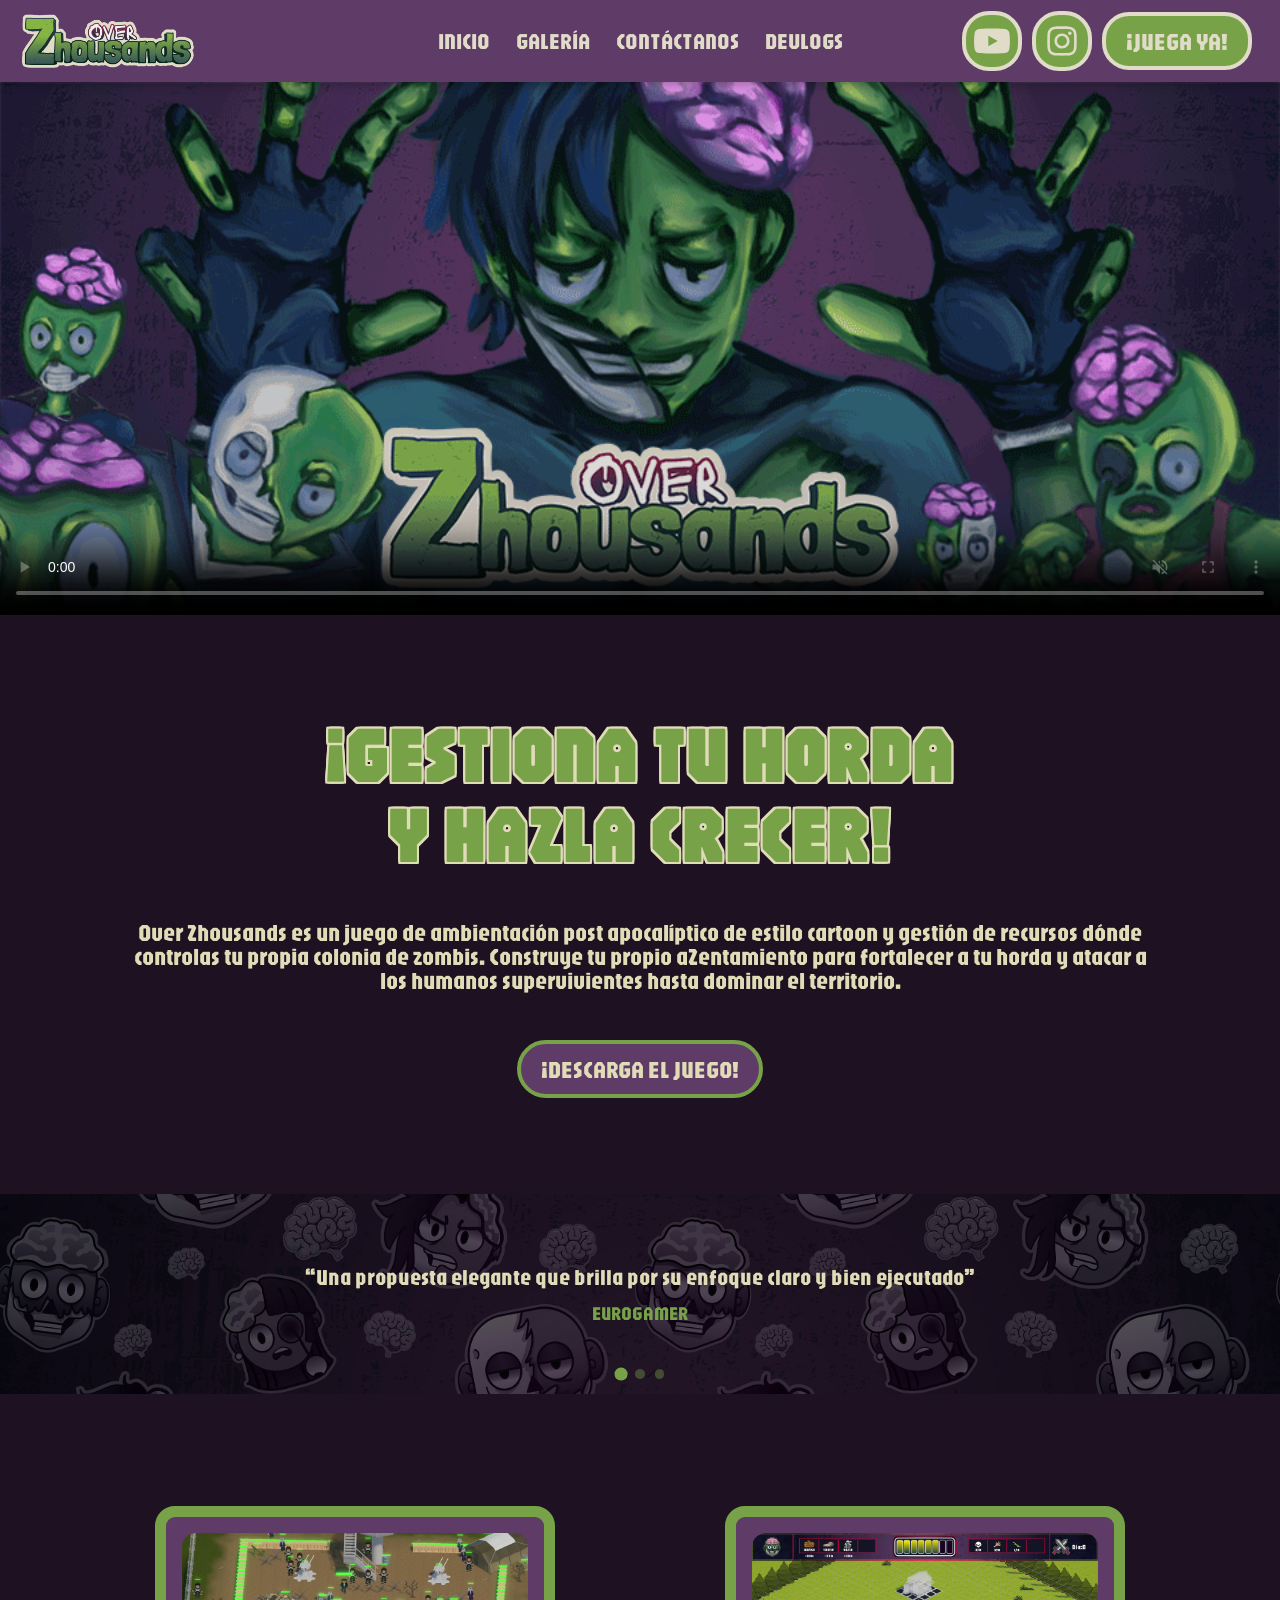
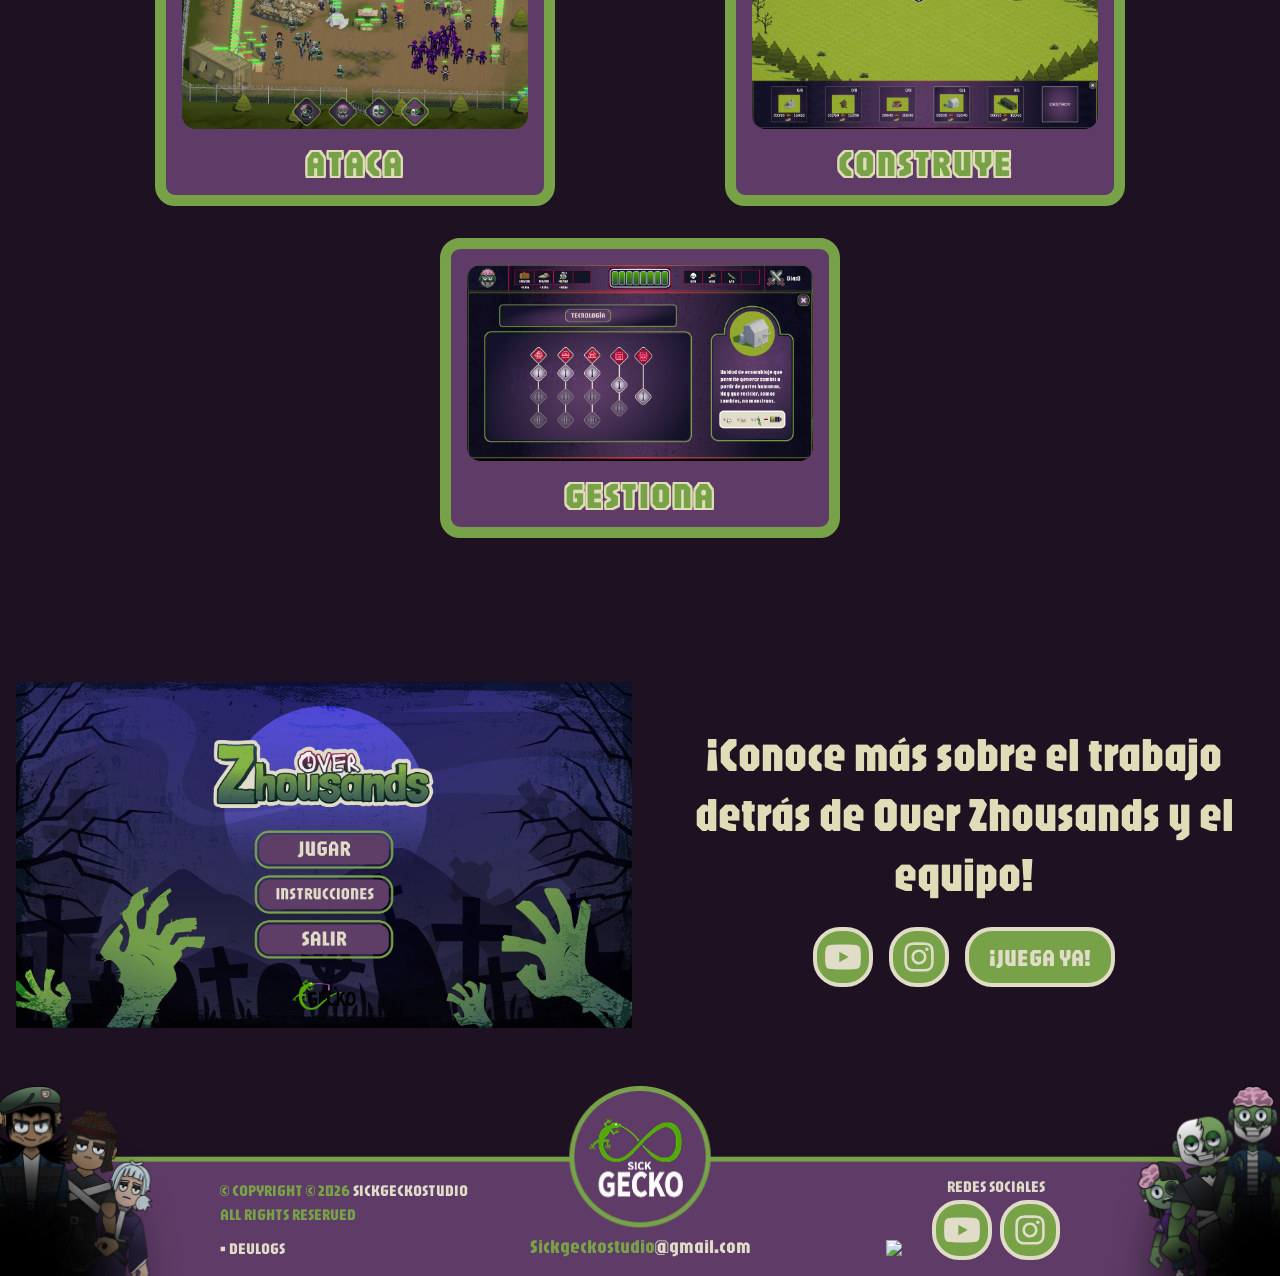
==== commit ea64f700: "Separacion de los botones del footer y del texto de redes sociales" ====
--- a/index.html
+++ b/index.html
@@ -232,7 +232,8 @@
                 <!-- Icono único para Redes Sociales (Texto + Botones) -->
             <div class="footer-social-Container">
                 <p class="footer-social-label">REDES SOCIALES</p>
-                <a href="https://youtube.com/@sickgecko-i9h?si=tJvN0iWw6drTwCbJ" class="btn-os-icon btn-os-youtube" target="_blank">
+                <div class="footer-social-icons">
+                    <a href="https://youtube.com/@sickgecko-i9h?si=tJvN0iWw6drTwCbJ" class="btn-os-icon btn-os-youtube" target="_blank">
                     <svg class="svg-icon" viewBox="0 0 640 640" xmlns="http://www.w3.org/2000/svg">
                         <path d="M581.7 188.1C575.5 164.4 556.9 145.8 533.4 139.5C490.9 128 320.1 128 320.1 128C320.1 128 149.3 128 106.7 139.5C83.2 145.8 64.7 164.4 58.4 188.1C47 231 47 320.4 47 320.4C47 320.4 47 409.8 58.4 452.7C64.7 476.3 83.2 494.2 106.7 500.5C149.3 512 320.1 512 320.1 512C320.1 512 490.9 512 533.5 500.5C557 494.2 575.5 476.3 581.8 452.7C593.2 409.8 593.2 320.4 593.2 320.4C593.2 320.4 593.2 231 581.8 188.1zM264.2 401.6L264.2 239.2L406.9 320.4L264.2 401.6z"/>
                     </svg>
@@ -242,6 +243,7 @@
                         <path d="M320.3 205C256.8 204.8 205.2 256.2 205 319.7C204.8 383.2 256.2 434.8 319.7 435C383.2 435.2 434.8 383.8 435 320.3C435.2 256.8 383.8 205.2 320.3 205zM319.7 245.4C360.9 245.2 394.4 278.5 394.6 319.7C394.8 360.9 361.5 394.4 320.3 394.6C279.1 394.8 245.6 361.5 245.4 320.3C245.2 279.1 278.5 245.6 319.7 245.4zM413.1 200.3C413.1 185.5 425.1 173.5 439.9 173.5C454.7 173.5 466.7 185.5 466.7 200.3C466.7 215.1 454.7 227.1 439.9 227.1C425.1 227.1 413.1 215.1 413.1 200.3zM542.8 227.5C541.1 191.6 532.9 159.8 506.6 133.6C480.4 107.4 448.6 99.2 412.7 97.4C375.7 95.3 264.8 95.3 227.8 97.4C192 99.1 160.2 107.3 133.9 133.5C107.6 159.7 99.5 191.5 97.7 227.4C95.6 264.4 95.6 375.3 97.7 412.3C99.4 448.2 107.6 480 133.9 506.2C160.2 532.4 191.9 540.6 227.8 542.4C264.8 544.5 375.7 544.5 412.7 542.4C448.6 540.7 480.4 532.5 506.6 506.2C532.8 480 541 448.2 542.8 412.3C544.9 375.3 544.9 264.5 542.8 227.5zM495 452C487.2 471.6 472.1 486.7 452.4 494.6C422.9 506.3 352.9 503.6 320.3 503.6C287.7 503.6 217.6 506.2 188.2 494.6C168.6 486.8 153.5 471.7 145.6 452C133.9 422.5 136.6 352.5 136.6 319.9C136.6 287.3 134 217.2 145.6 187.8C153.4 168.2 168.5 153.1 188.2 145.2C217.7 133.5 287.7 136.2 320.3 136.2C352.9 136.2 423 133.6 452.4 145.2C472 153 487.1 168.1 495 187.8C506.7 217.3 504 287.3 504 319.9C504 352.5 506.7 422.6 495 452z"/>
                     </svg>
                 </a>
+                </div>
             </div>
             </div>
 
--- a/style.css
+++ b/style.css
@@ -452,26 +452,19 @@
     margin-bottom: 0;
 }
 
-.footer-social-Cointainer {
-    display: flex;
-    flex-direction: column;
-    align-items: center;
-    gap: 10px;
-}
-
-.footer-social-label {
-    font-size: 1rem;
-    color: #77A248;
-    letter-spacing: 1px;
-    flex-direction: column;
-    text-transform: uppercase;
-    margin: 0;
+.footer-social-Container {
+    display: flex;
+    flex-direction: column;
+    align-items: center;
+    text-align: center;
 }
 
 .footer-social-icons {
     display: flex;
-    flex-direction: row;
-    gap: 12px;
+    justify-content: center;
+    align-items: center;
+    gap: 8px;
+    margin-top: 4px;
 }
 
 /* Responsive Footer */
@@ -1390,8 +1383,8 @@
 }
 
 .memberpicture{
-    width: 120px;
-    height: 120px;
+    width: 100%;
+    height: auto;
     object-fit: cover;
     border-radius: 50%;
 }
@@ -1431,7 +1424,7 @@
     justify-content: space-around;
     padding: 2rem;
     gap: 2rem;
-    margin-bottom: 2rem;
+    margin-bottom: 6rem;
 }
 
 .infoencuesta{
@@ -1522,8 +1515,11 @@
         flex-direction: column;
     }
 
-    .miembro {
-        width: 90%;
+    .member1{
+        width: 100%;
+        max-width: none;
+        padding: 0;
+        gap: 20px;
     }
 }
 
